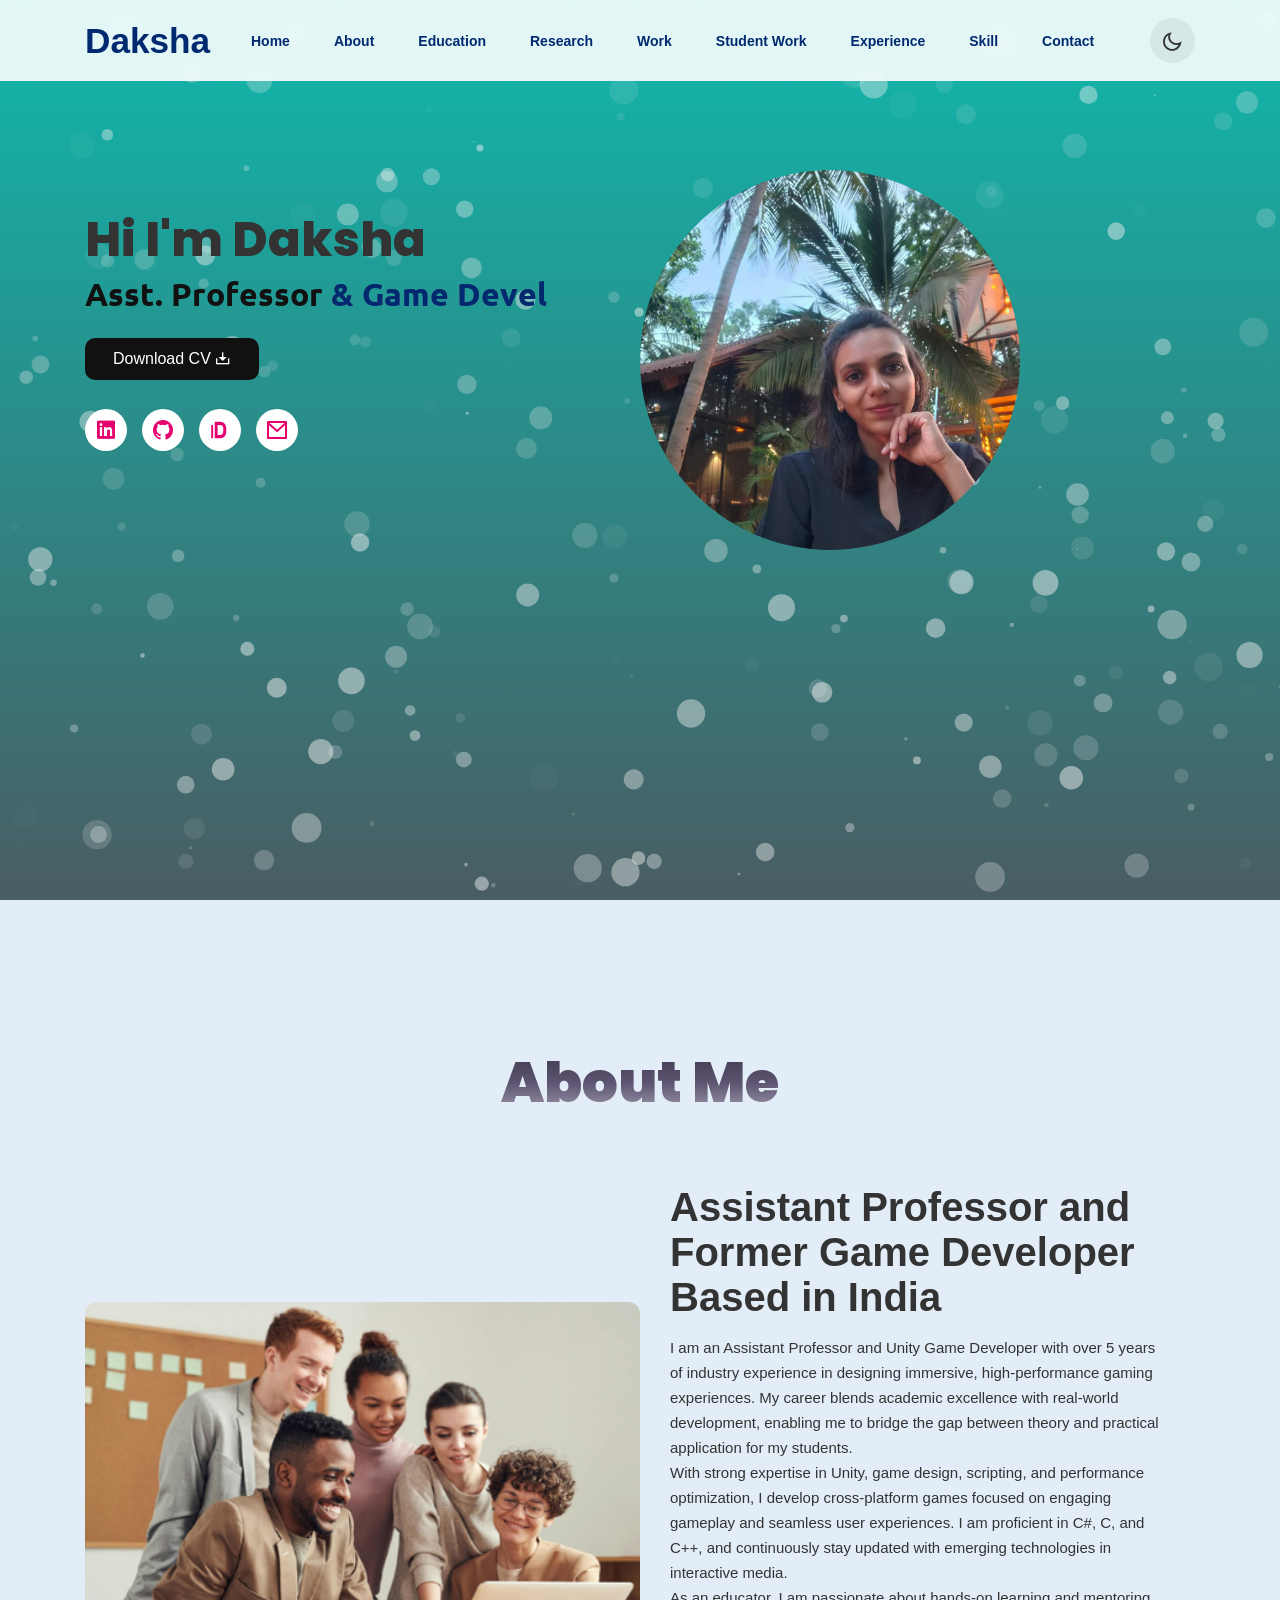
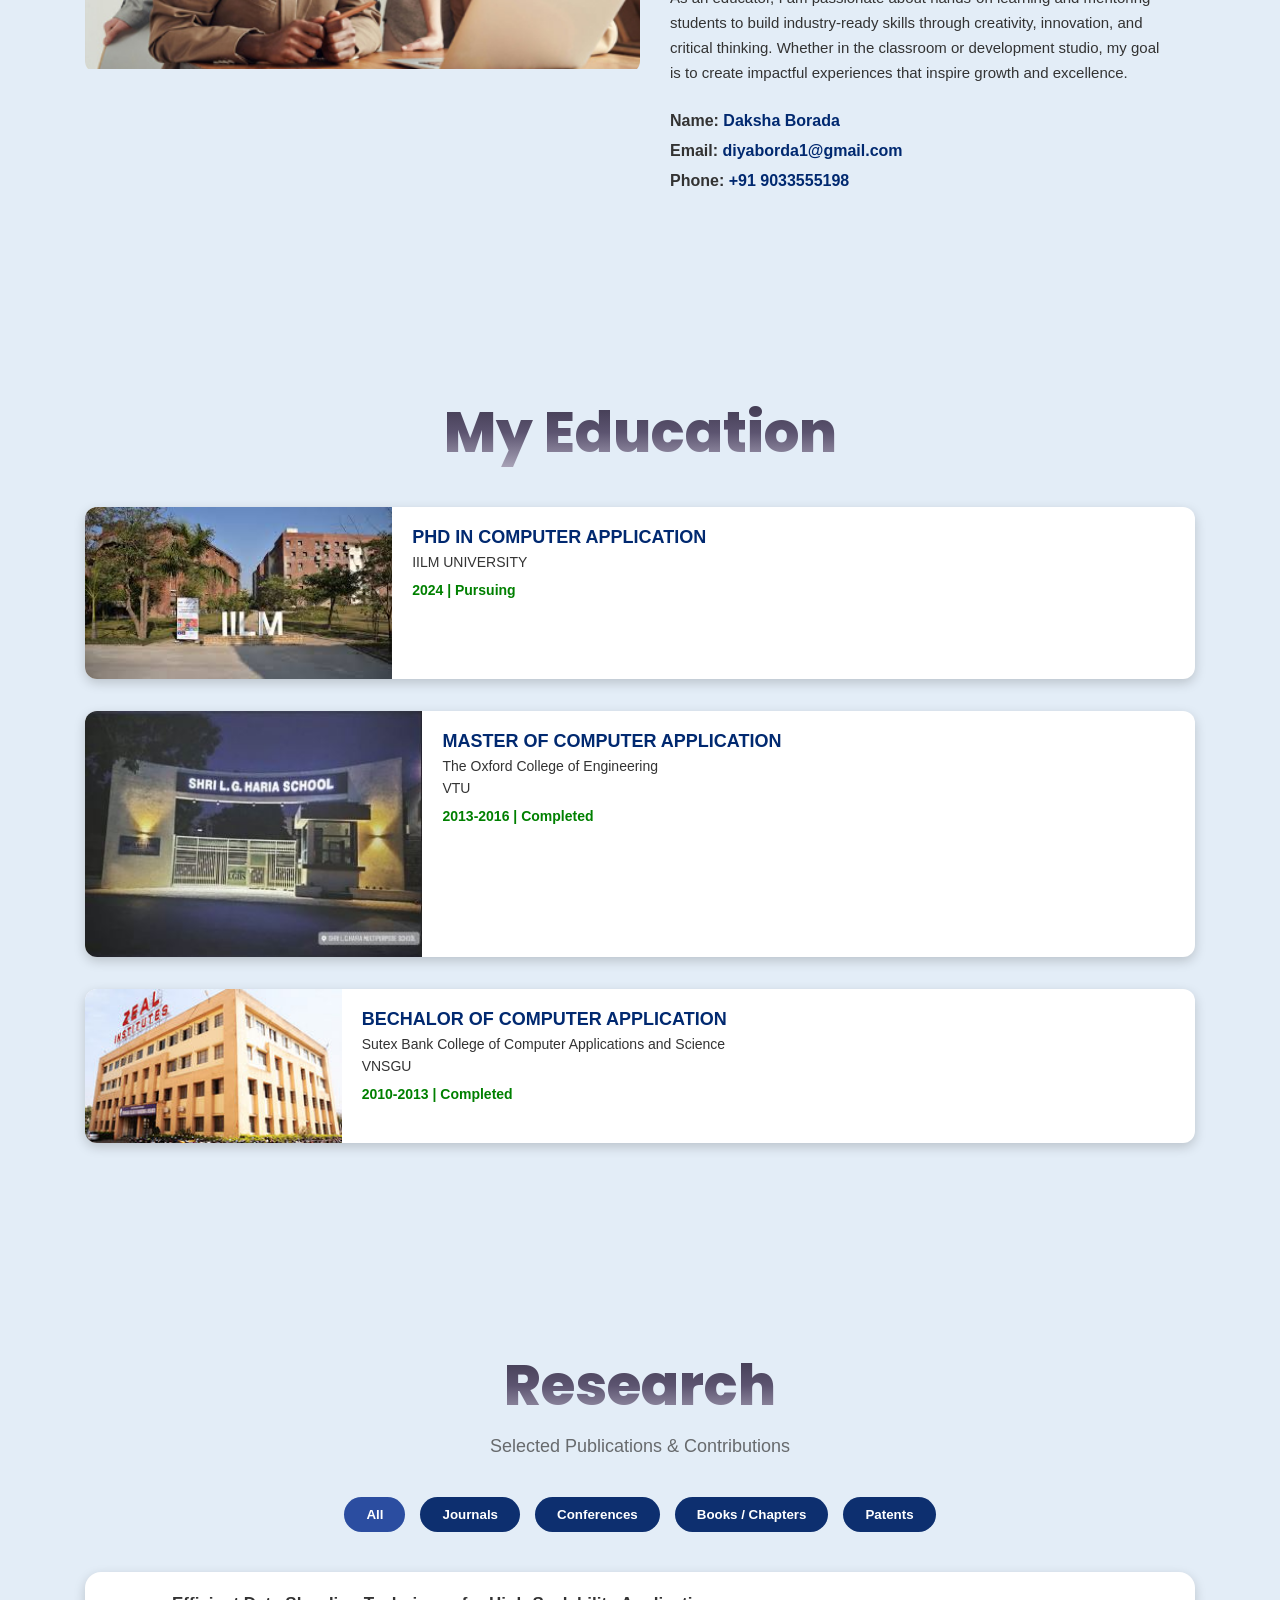
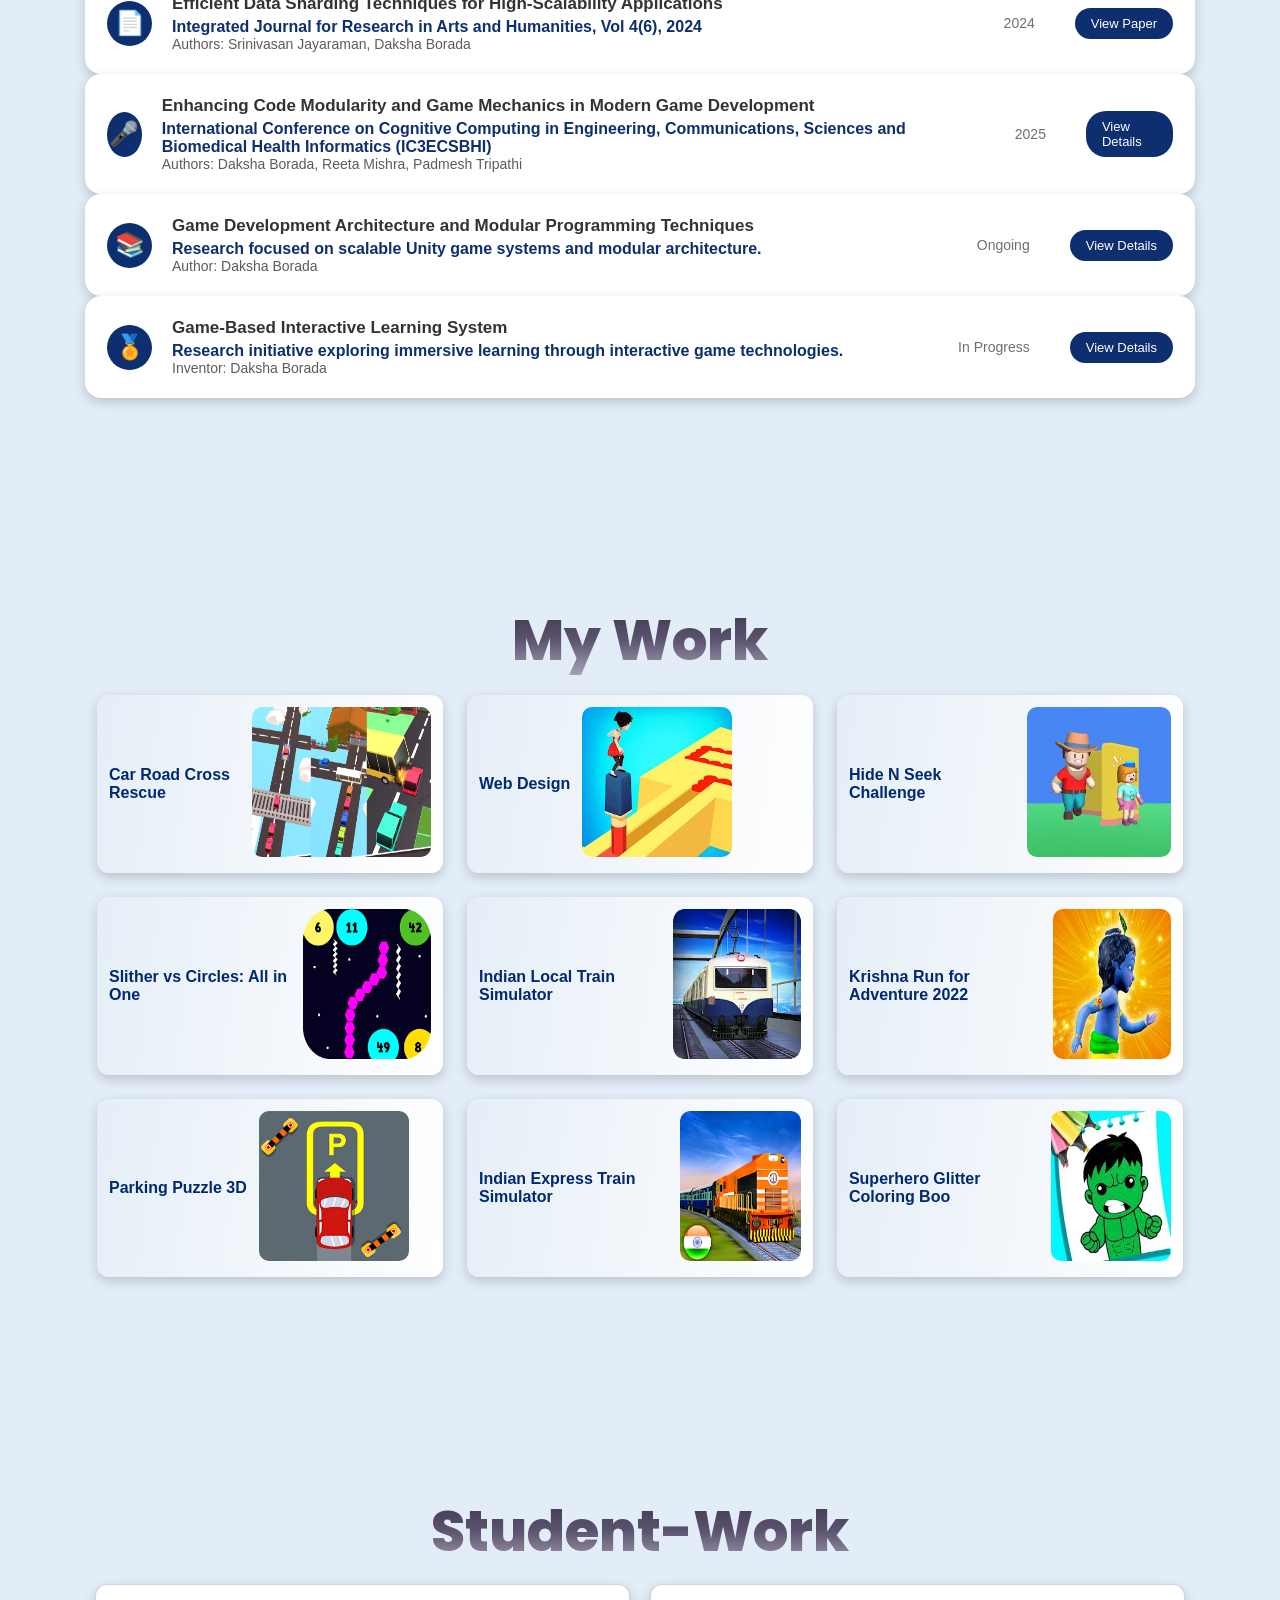
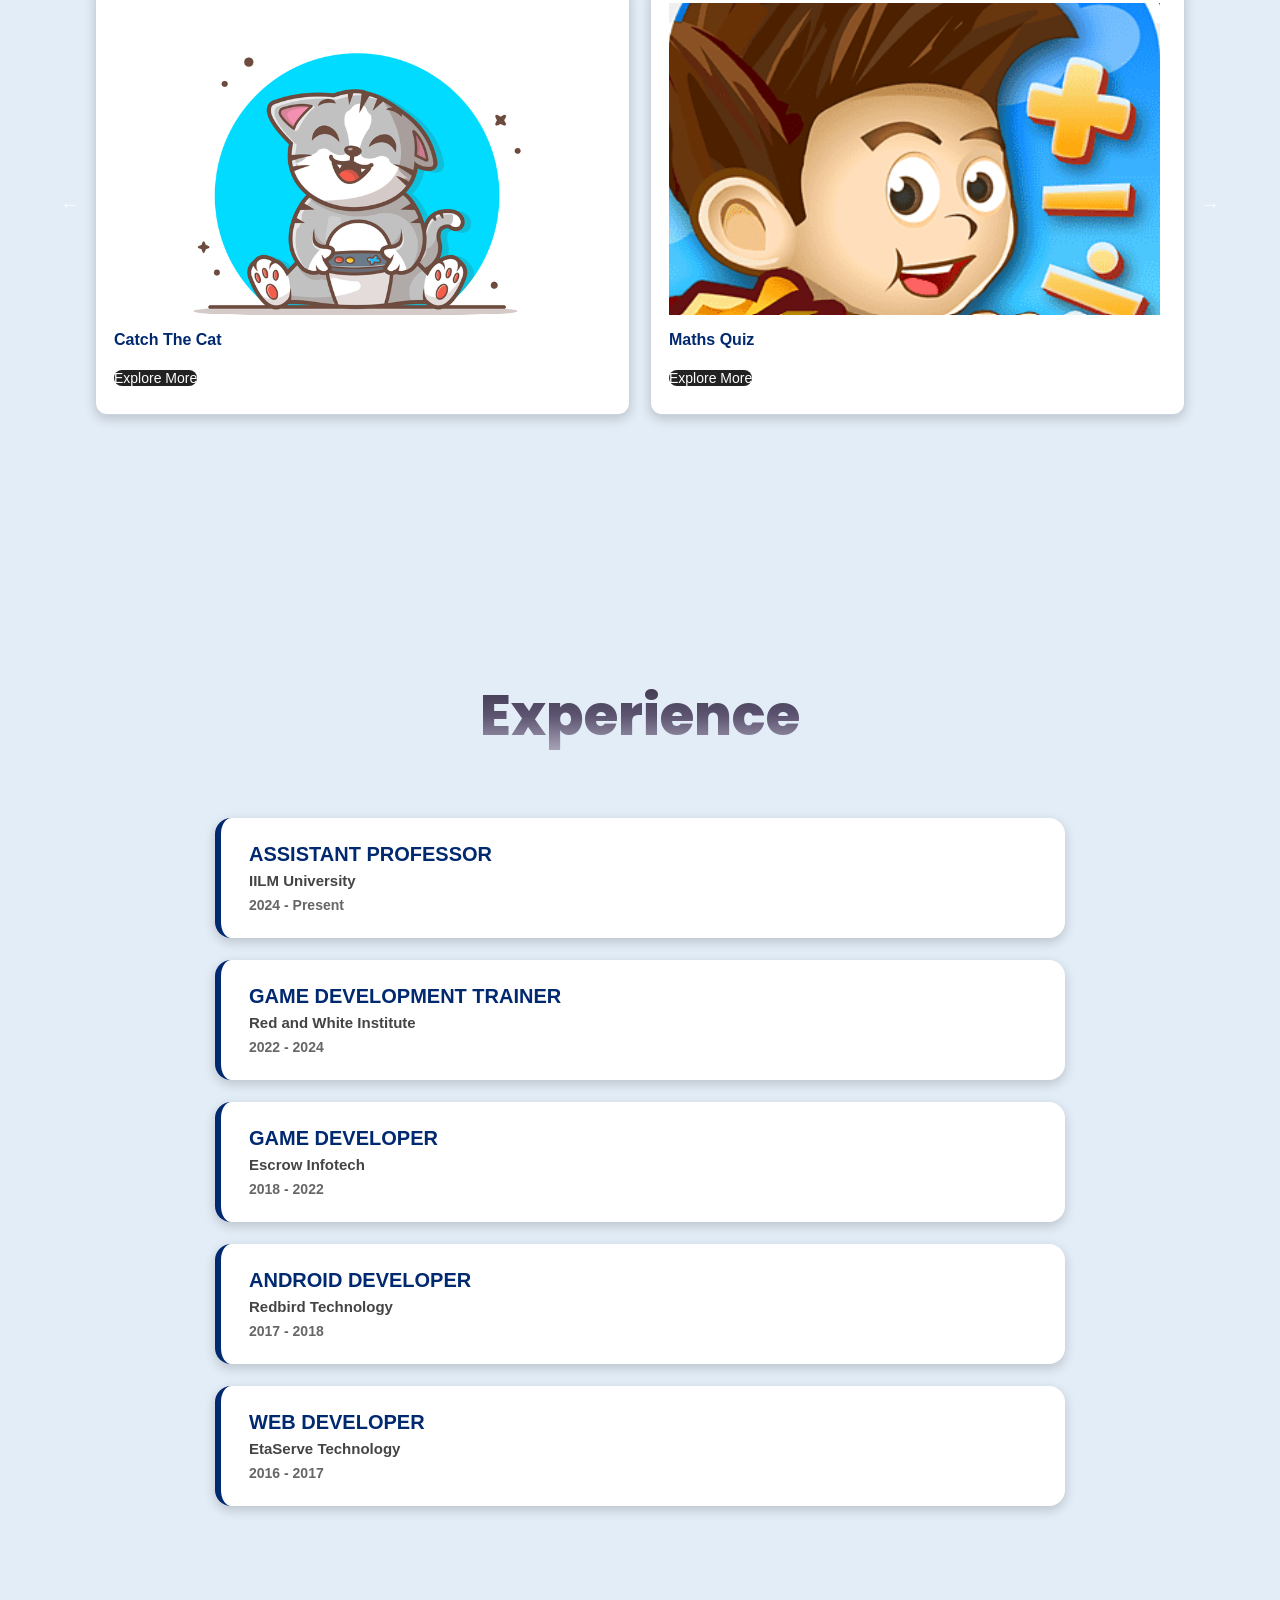
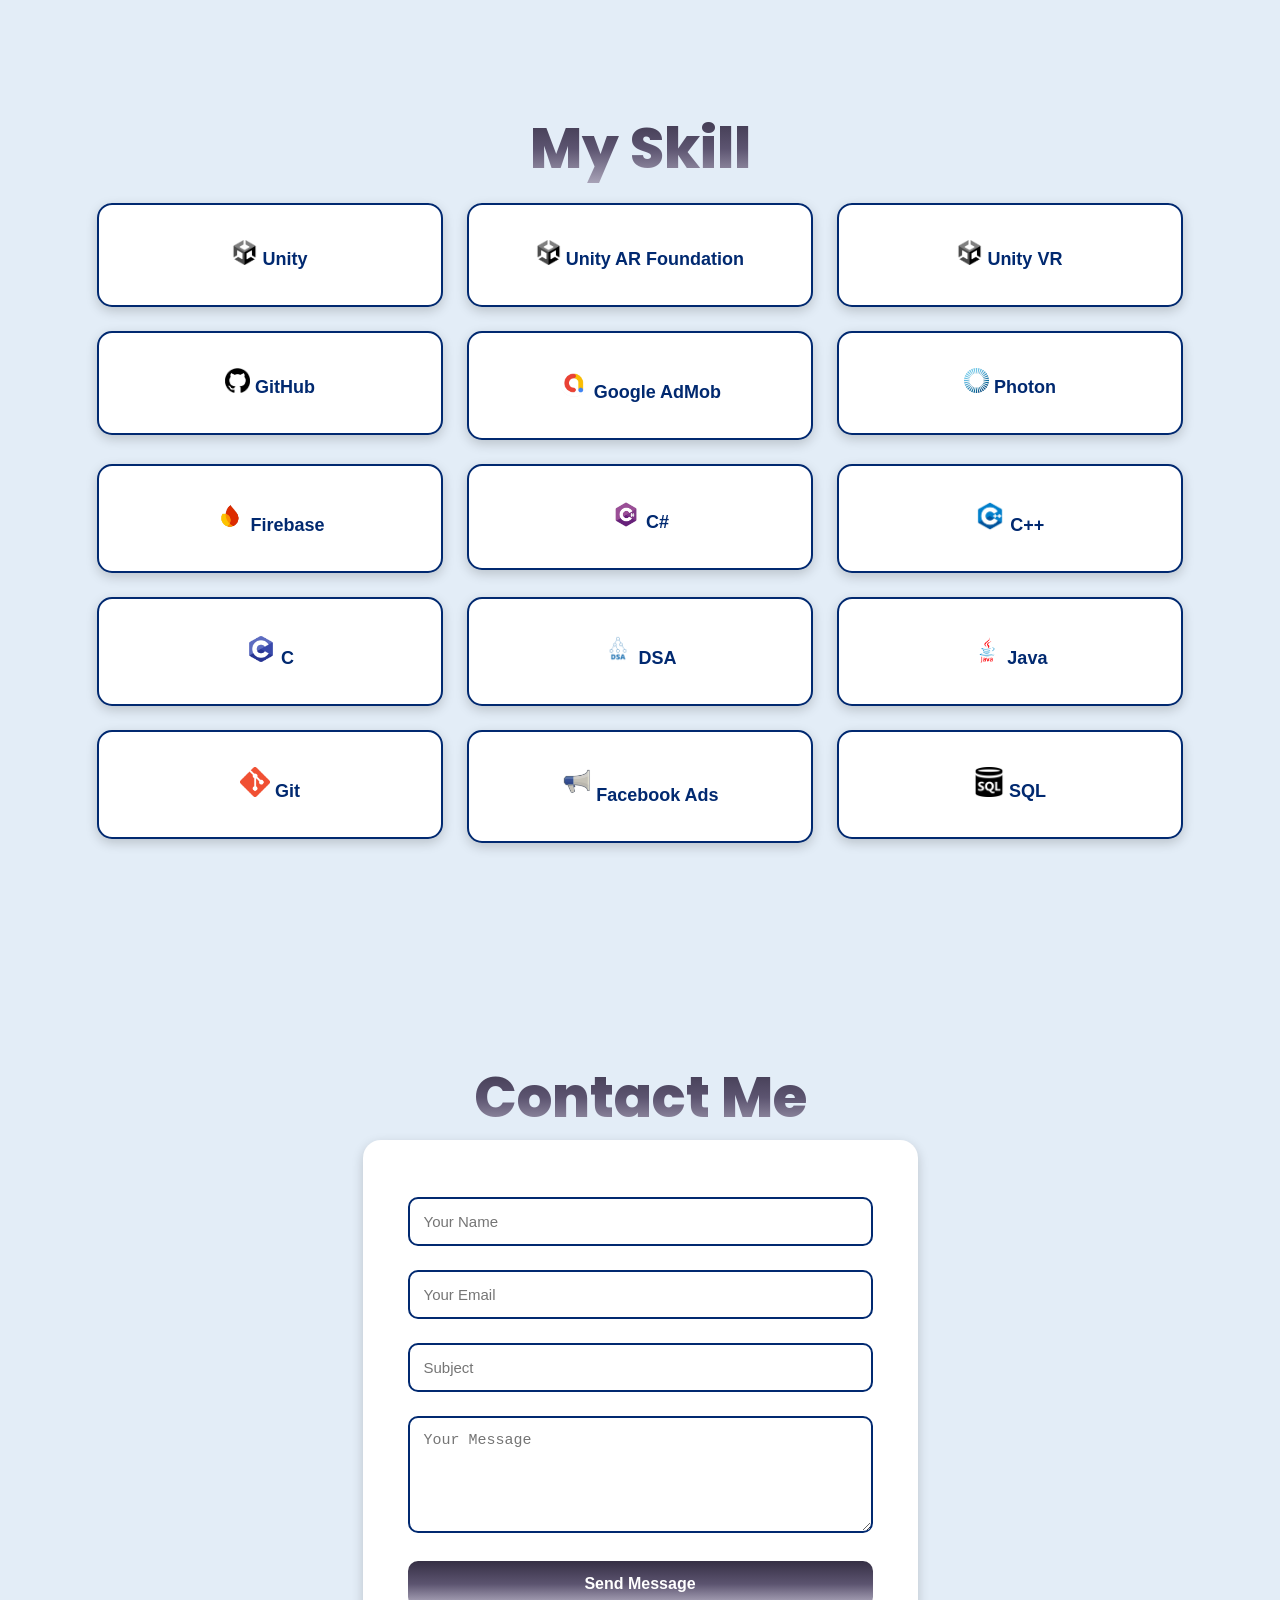
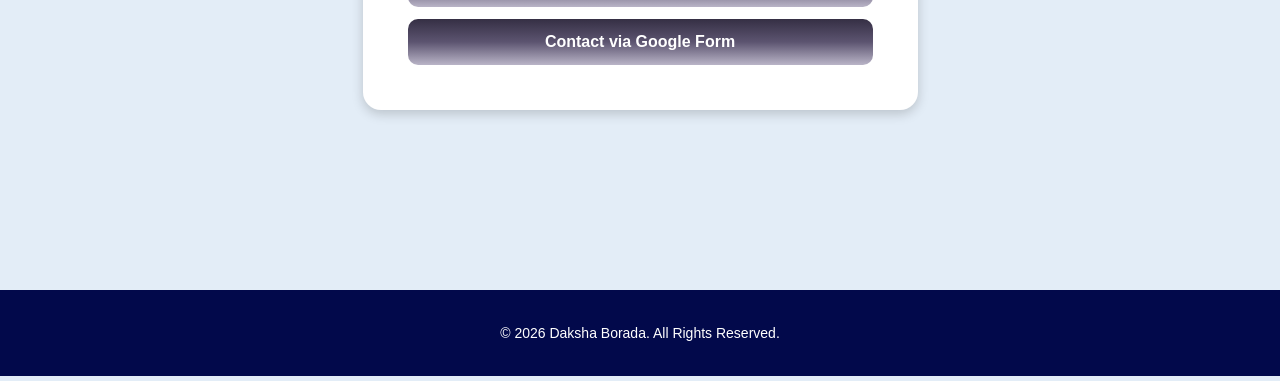
==== index.html @ ad88592c "initial commit successfully submit folder.." ====
<!DOCTYPE html>
<html lang="en">
<head>
    <meta charset="UTF-8">
    <meta name="viewport" content="width=device-width, initial-scale=1.0">
    <title>Portfolio</title>
    <!-- slick-slider -->
    <link rel="stylesheet" href="css/slick.css" type="text/css">
    <link rel="stylesheet" href="css/slick-theme.css" type="text/css">
    <!-- remix -->
    <link rel="stylesheet" href="remix/remixicon.css" type="text/css">
    <!-- font -->
    <link rel="stylesheet" href="fonts/stylesheet.css" type="text/css">
    <!-- Nunito -->
    <link rel="stylesheet" href="fonts/Nunito/stylesheet.css" type="text/css">
    <!-- poppins -->
    <link rel="stylesheet" href="fonts/poppin/stylesheet.css" type="text/css">
    <!-- main-css -->
    <link rel="stylesheet" href="css/style.css" type="text/css">
    <!-- max-css -->
    <link rel="stylesheet" href="css/max.css" type="text/css">
    <link rel="stylesheet" href="https://cdnjs.cloudflare.com/ajax/libs/font-awesome/6.5.0/css/all.min.css">

</head>
    <body>
        
        <!-- header -->

        <header>
            <div class="container">
               <div class="d-flex justify-between align-center">
                    <div class="logo">
                        <a href="javascript:void(0)">Daksha</a>
                    </div>
                    <nav>
                        <ul class="d-flex">
                            <li><a href="#">Home</a></li>
                            <li><a href="#about">About</a></li>
                            <li><a href="#edu">Education</a></li>
                            <li><a href="#research">Research</a></li>
                            <li><a href="#work">Work</a></li>
                            <li><a href="#student">Student Work</a></li>
                            <li><a href="#expert">Experience</a></li>
                            <li><a href="#skill">Skill</a></li>
                            <li><a href="#contact">Contact</a></li>
                        </ul>
                    </nav>
                    <div class="toggle">
                        <a href="javascript:void(0)">
                            <i class="ri-menu-add-line"></i>
                        </a>
                    </div>      
                    <!-- 🌙 Dark Mode Toggle Button -->
                    <div class="dark-toggle" id="themeToggle">
                        <i class="ri-moon-line" id="themeIcon"></i>
                    </div>

                </div>
            </div>
        </header>

        <main>
             
            <!-- banner -->

            <section class="banner py">
                <div class="container">
                    <div class="row justify-center align-center">
                        <div class="w-2 w-md-1">
                            <div class="banner-title">
                                <h1>Hi I'm Daksha</h1>
                                <h2>Asst. Professor<span id="changingText"></span></h2>
                            </div>
                            <div class="btn-box">
                                <a href="https://drive.google.com/file/d/1cKlDHTGby6zbOkFLQ1XgHI06WUrRXlpw/view?" target="_blank">Download CV <i class="ri-download-2-line"></i></a>
                            </div>
                            <div class="social-media">
                                <div class="bg-icon">
                                    <a href=" https://www.linkedin.com/in/daksha-borada-2839037b" target="_blank"><i class="ri-linkedin-box-fill"></i></a>
                                    <span></span>
                                </div>
                                <div class="bg-icon">
                                    <a href="https://github.com/settings/profile" target="_blank"><i class="ri-github-fill"></i></a>
                                    <span></span>
                                </div>
                                <div class="bg-icon">
                                  <a href="https://orcid.org/0009-0005-4785-4032" target="_blank" class="orcid-btn">
                                    <svg class="orcid-svg" viewBox="0 0 24 24">
                                      <path fill="currentColor"
                                        d="M16.96 8.4c-.21-.69-.53-1.3-.97-1.83-.44-.53-1.01-.95-1.7-1.25-.69-.3-1.52-.45-2.49-.45H7.5V19h4.36c.97 0 1.8-.15 2.49-.45.69-.3 1.26-.72 1.7-1.25.44-.53.76-1.14.97-1.83.21-.69.31-1.45.31-2.27v-2.26c0-.82-.1-1.58-.31-2.27ZM14.8 13.2c0 .96-.25 1.7-.74 2.22-.49.52-1.21.78-2.16.78H9.9V7.8h2c.95 0 1.67.26 2.16.78.49.52.74 1.26.74 2.22v2.4ZM6.1 7.8H4.5V19h1.6V7.8Z"/>
                                    </svg>
                                  </a>
                                  <span></span>
                                </div>

                                <div class="bg-icon">
                                    <a href="diyaborda1@gmail.com" target="_blank"><i class="ri-mail-line"></i></a>
                                    <span></span>
                                </div>
                            </div>
                        </div>
                        <div class="w-2 w-md-1">
                            <div class="img-hero">
                                <img src="images/about.jpg" alt="about" width="100%">
                                <div class="rotate-text">
                                    <div class="text">
                                        <p></p>
                                    </div>
                                    <span><i></i></span>
                                </div>
                            </div>
                        </div>
                    </div>
                </div>
                <div id="dots"></div>
            </section>

            <!-- About -->

            <section class="py" id="about">
                <div class="container">
                    <div class="about-title text-center">
                        <h2>About Me</h2>
                    </div>
                    <div class="row justify-center align-center">
                        <div class="w-2 w-lg-1 w-md-1 ">
                            <div class="about-image">
                                <img src="images/about-image.png" alt="about-image" width="100%">
                            </div>
                        </div>
                        <div class="w-2 w-lg-1 w-md-1">
                            <div class="about-content">
                                <h2>Assistant Professor and Former Game Developer Based in India</h2>
                                <p>I am an Assistant Professor and Unity Game Developer with over 5 years of industry experience in designing immersive, 
                                    high-performance gaming experiences. My career blends academic excellence with real-world development, 
                                    enabling me to bridge the gap between theory and practical application for my students.<br>
                                    
                                    With strong expertise in Unity, game design, scripting, and performance optimization, 
                                    I develop cross-platform games focused on engaging gameplay and seamless user experiences. 
                                    I am proficient in C#, C, and C++, and continuously stay updated with emerging technologies in interactive media.<br>

                                    As an educator, I am passionate about hands-on learning and mentoring students to build industry-ready skills 
                                    through creativity, innovation, and critical thinking. Whether in the classroom or development studio, 
                                    my goal is to create impactful experiences that inspire growth and excellence.</p>
                               <div class="d-flex about-item">
                                   
                                    <ul>

                                         <li>Name: <span> Daksha Borada</span></li>
                                         <li>Email: <span> diyaborda1@gmail.com</span></li>
                                         <li>Phone: <span> +91 9033555198</span></li>
                                         <!-- <li>Date of birth:<span>4th,august 1992</span></li> -->
                                         <!-- <li>Address:<span>Surat Gujarat , India</span></li> -->
                                         <!--<li>Zip code:<span>1000</span></li> -->
                                    
                                    </ul>
       
                               </div>
                            </div>
                        </div>
                    </div>
                </div>
            </section>

    <!-- Education -->

            <section class="py education" id="edu">
                <div class="container">
                    <div class="edu-title text-center">
                        <h2>My Education</h2>
                    </div>
                    <div class="box-container">
                        <div class="box">
                            <div class="image">
                                <img draggable="false" src="images/iilm.jpg" alt="PHD_IILM" width="100%">
                            </div>
                            <div class="content">
                                <h3>PHD IN COMPUTER APPLICATION</h3>
                                <p>IILM UNIVERSITY</p>
                                <h4>2024 | Pursuing</h4>
                            </div>
                        </div>
                        <div class="box">
                            <div class="image">
                                <img draggable="false" src="images/school.jpg" alt="school" width="100%">
                            </div>
                            <div class="content">
                                <h3>MASTER OF COMPUTER APPLICATION</h3>
                                <p>The Oxford College of Engineering</p>
                                <p>VTU</p>
                                <h4>2013-2016 | Completed</h4>
                            </div>
                        </div>
                        <div class="box">
                            <div class="image">
                                <img draggable="false" src="images/college.jpg" alt="collage" width="100%">
                            </div>
                            <div class="content">
                                <h3>BECHALOR OF COMPUTER APPLICATION</h3>
                                <p>Sutex Bank College of Computer Applications and Science</p>
                                <p>VNSGU</p>
                                <h4>2010-2013 | Completed</h4>
                            </div>
                        </div>
                    </div>
                </div>
            </section>    

          <!-- Research Section -->
            <section class="py research" id="research">                
                <div class="container">
            
                <div class="research-title text-center">
                  <h2>Research</h2>
                  <p class="research-sub">Selected Publications & Contributions</p>
                </div>
            
                <!-- Filters -->
                <div class="research-filters">
                  <button class="filter-btn active" data-filter="all">All</button>
                  <button class="filter-btn" data-filter="journal">Journals</button>
                  <button class="filter-btn" data-filter="conference">Conferences</button>
                  <button class="filter-btn" data-filter="book">Books / Chapters</button>
                  <button class="filter-btn" data-filter="patent">Patents</button>
                </div>
            
                <!-- Journal Publication -->
                <div class="research-card" data-category="journal">
                
                    <div class="research-icon">📄</div>
                
                    <div class="research-content">
                        <h3>Efficient Data Sharding Techniques for High-Scalability Applications</h3>
                        <p class="research-type">
                            Integrated Journal for Research in Arts and Humanities, Vol 4(6), 2024
                        </p>
                        <p class="research-authors">
                            Authors: Srinivasan Jayaraman, Daksha Borada
                        </p>
                    </div>
                
                    <div class="research-date">2024</div>
                
                    <a href="https://doi.org/10.55544/ijrah.4.6.25" target="_blank" class="research-btn">
                        View Paper
                    </a>
                
                </div>
            
            
                <!-- Conference Publication -->
                <div class="research-card" data-category="conference">
                
                    <div class="research-icon">🎤</div>
                
                    <div class="research-content">
                        <h3>Enhancing Code Modularity and Game Mechanics in Modern Game Development</h3>
                        <p class="research-type">
                            International Conference on Cognitive Computing in Engineering, 
                            Communications, Sciences and Biomedical Health Informatics (IC3ECSBHI)
                        </p>
                        <p class="research-authors">
                            Authors: Daksha Borada, Reeta Mishra, Padmesh Tripathi
                        </p>
                    </div>
                
                    <div class="research-date">2025</div>
                
                    <a href="https://scholar.google.com/citations?user=CDuSHUwAAAAJ" target="_blank" class="research-btn">
                        View Details
                    </a>
                
                </div>
            
            
                <!-- Research Area / Book Chapter -->
                <div class="research-card" data-category="book">
                
                    <div class="research-icon">📚</div>
                
                    <div class="research-content">
                        <h3>Game Development Architecture and Modular Programming Techniques</h3>
                        <p class="research-type">
                            Research focused on scalable Unity game systems and modular architecture.
                        </p>
                        <p class="research-authors">
                            Author: Daksha Borada
                        </p>
                    </div>
                
                    <div class="research-date">Ongoing</div>
                
                    <a href="https://scholar.google.com/citations?user=CDuSHUwAAAAJ" target="_blank" class="research-btn">
                        View Details
                    </a>
                
                </div>
            
            
                <!-- Patent / Innovation -->
                <div class="research-card" data-category="patent">
                
                    <div class="research-icon">🏅</div>
                
                    <div class="research-content">
                        <h3>Game-Based Interactive Learning System</h3>
                        <p class="research-type">
                            Research initiative exploring immersive learning through interactive game technologies.
                        </p>
                        <p class="research-authors">
                            Inventor: Daksha Borada
                        </p>
                    </div>
                
                    <div class="research-date">In Progress</div>
                
                    <a href="https://scholar.google.com/citations?user=CDuSHUwAAAAJ" target="_blank" class="research-btn">
                        View Details
                    </a>
                
                </div>
            
                </div>
            </section>
             
            <!-- Work -->
            <section class="py work" id="work">
                <div class="container">
                    <div class="work-title text-center">
                        <h2>My Work</h2>
                    </div>
                    <div class="row">
                        <div class="w-3 w-md-2 w-xl-1">
                            <div class="work-item d-flex">
                                <div class="work-content">
                                    <h3>Car Road Cross Rescue</h3>
                                </div>
                                <div class="work-img">
                                    <a href="https://play.google.com/store/apps/details?id=happy.car.roadcross.rescue"
                                       target="_blank"><img src="images/8.jpeg" alt="image" width="100%"></a>
                                </div>
                            </div>
                        </div>
                        <div class="w-3 w-md-2 w-xl-1">
                            <div class="work-item d-flex">
                                <div class="work-content">
                                    <h3>Web Design</h3>
                                </div>
                                <div class="work-img">
                                    <a href="https://play.google.com/store/apps/details?id=com.lipstick.rush"
                                       target="_blank"><img src="images/10.jpeg" alt="image" width="100%"></a>
                                </div>
                            </div>
                        </div>
                        <div class="w-3 w-md-2 w-xl-1">
                            <div class="work-item d-flex">
                                <div class="work-content">
                                    <h3>Hide N Seek Challenge</h3>
                                </div>
                                <div class="work-img">
                                    <a href="https://play.google.com/store/apps/details?id=com.hidenseek.challenge"
                                       target="_blank"><img src="images/11.jpeg" alt="image" width="100%"></a>
                                </div>
                            </div>
                        </div>
                        <div class="w-3 w-md-2 w-xl-1">
                            <div class="work-item d-flex">
                                <div class="work-content">
                                    <h3>Slither vs Circles: All in One</h3>
                                </div>
                                <div class="work-img">
                                    <a href="https://play.google.com/store/apps/details?id=jt.slither.blocks"
                                       target="_blank"><img src="images/unnamed.webp" alt="image" width="100%"></a>
                                </div>
                            </div>
                        </div>
                        <div class="w-3 w-md-2 w-xl-1">
                            <div class="work-item d-flex">
                                <div class="work-content">
                                    <h3>Indian Local Train Simulator</h3>
                                </div>
                                <div class="work-img">
                                    <a href="https://play.google.com/store/apps/details?id=kaooi.oaii.indianlocaltraingame"
                                       target="_blank"><img src="images/unnamed (2).webp" alt="image" width="100%"></a>
                                </div>
                            </div>
                        </div>
                        <div class="w-3 w-md-2 w-xl-1">
                            <div class="work-item d-flex">
                                <div class="work-content">
                                    <h3>Krishna Run for Adventure 2022</h3>
                                </div>
                                <div class="work-img">
                                    <a href="https://play.google.com/store/apps/details?id=com.et.krishnarun"
                                       target="_blank"><img src="images/unnamed (1).webp" alt="image" width="100%"></a>
                                </div>
                            </div>
                        </div>
                        <div class="w-3 w-md-2 w-xl-1">
                            <div class="work-item d-flex">
                                <div class="work-content">
                                    <h3>Parking Puzzle 3D</h3>
                                </div>
                                <div class="work-img">
                                    <a href="https://play.google.com/store/apps/details?id=com.beatmaster.parkingpuzzle"
                                       target="_blank"><img src="images/unnamed (3).webp" alt="image" width="100%"></a>
                                </div>
                            </div>
                        </div>
                        <div class="w-3 w-md-2 w-xl-1">
                            <div class="work-item d-flex">
                                <div class="work-content">
                                    <h3>Indian Express Train Simulator</h3>
                                </div>
                                <div class="work-img">
                                    <a href="https://play.google.com/store/apps/details?id=kaooi.oaii.indiantrainwalagame"
                                       target="_blank"><img src="images/unnamed (4).webp" alt="image" width="100%"></a>
                                </div>
                            </div>
                        </div>
                        <div class="w-3 w-md-2 w-xl-1">
                            <div class="work-item d-flex">
                                <div class="work-content">
                                    <h3>Superhero Glitter Coloring Boo</h3>
                                </div>
                                <div class="work-img">
                                    <a href="https://play.google.com/store/apps/details?id=happy.car.roadcross.rescue"
                                       target="_blank"><img src="images/13.jpeg" alt="image" width="100%"></a>
                                </div>
                            </div>
                        </div>
                    </div>
                </div>
            </section>

        <!-- student-work -->
            <section class="py blog" id="student">
                <div class="container">
                    <div class="blog-title text-center">
                        <h2>Student-Work</h2>
                    </div>
                    <div class="autoplay">
                        <!-- 1 -->
                        <div class="w-3 w-md-2">
                            <div class="blog-content">
                                <div class="card-top">
                                    <a href="https://drive.google.com/file/d/1n1Lj17hGyF4qct2EcngUx0-VE5YtWtmx/view?usp=sharing"
                                       target="_blank"><img src="images/14.png" alt="img-14" width="100%" height="98%"></a>
                                </div>
                                <div class="card-info">
                                    <h3>Cube Collect</h3>
                                    <a href="https://drive.google.com/file/d/1n1Lj17hGyF4qct2EcngUx0-VE5YtWtmx/view?usp=sharing"
                                       target="_blank" class="button-86">Explore More</a>
                                </div>
                            </div>
                        </div>
                        <!-- 2 -->
                        <div class="w-3 w-md-2">
                            <div class="blog-content">
                                <div class="card-top">
                                    <a href="https://drive.google.com/file/d/1IXGe7ls1YAJxOMswNgZUU5pDOFwLjuYv/view?usp=sharing"
                                       target="_blank"><img src="images/15.png" alt="img-15" width="100%"></a>
                                </div>
                                <div class="card-info">
                                    <h3>Helix Jump</h3>
                                    <a href="https://drive.google.com/file/d/1n1Lj17hGyF4qct2EcngUx0-VE5YtWtmx/view?usp=sharing"
                                       target="_blank" class="button-86">Explore More</a>
                                </div>
                            </div>
                        </div>
                        <!-- 3 -->
                        <div class="w-3 w-md-2">
                            <div class="blog-content">
                                <div class="card-top">
                                    <a href="https://drive.google.com/file/d/1mGNxfE0b85-ZpSfCw_gAgZZ3viqLQfp6/view?usp=sharing"
                                       target="_blank"><img src="images/16.png" alt="img-16" width="100%"></a>
                                </div>
                                <div class="card-info">
                                    <h3>BallSort</h3>
                                    <a href="https://drive.google.com/file/d/1n1Lj17hGyF4qct2EcngUx0-VE5YtWtmx/view?usp=sharing"
                                       target="_blank" class="button-86">Explore More</a>
                                </div>
                            </div>
                        </div>
                        <!-- 4 -->
                        <div class="w-3 w-md-2">
                            <div class="blog-content">
                                <div class="card-top">
                                    <a href="https://drive.google.com/file/d/1n1Lj17hGyF4qct2EcngUx0-VE5YtWtmx/view?usp=sharing"
                                       target="_blank"><img src="images/17.png" alt="img-17" width="100%"></a>
                                </div>
                                <div class="card-info">
                                    <h3>Catch The Cat</h3>
                                    <a href="https://drive.google.com/file/d/1n1Lj17hGyF4qct2EcngUx0-VE5YtWtmx/view?usp=sharing"
                                       target="_blank" class="button-86">Explore More</a>
                                </div>
                            </div>
                        </div>
                        <!-- 5 -->
                        <div class="w-3 w-md-2">
                            <div class="blog-content">
                                <div class="card-top">
                                    <a href="https://drive.google.com/file/d/1n1Lj17hGyF4qct2EcngUx0-VE5YtWtmx/view?usp=sharing"
                                       target="_blank"><img src="images/18.png" alt="img-18" width="100%"></a>
                                </div>
                                <div class="card-info">
                                    <h3>Maths Quiz</h3>
                                    <a href="https://drive.google.com/file/d/1n1Lj17hGyF4qct2EcngUx0-VE5YtWtmx/view?usp=sharing"
                                       target="_blank" class="button-86">Explore More</a>
                                </div>
                            </div>
                        </div>
                        <!-- 6 -->
                        <div class="w-3 w-md-2">
                            <div class="blog-content">
                                <div class="card-top">
                                    <a href="https://drive.google.com/file/d/1n1Lj17hGyF4qct2EcngUx0-VE5YtWtmx/view?usp=sharing"
                                       target="_blank"><img src="images/19.png" alt="img-19" width="92%"></a>
                                </div>
                                <div class="card-info">
                                    <h3>Quiz Puzzle</h3>
                                    <a href="https://drive.google.com/file/d/1n1Lj17hGyF4qct2EcngUx0-VE5YtWtmx/view?usp=sharing"
                                       target="_blank" class="button-86">Explore More</a>
                                </div>
                            </div>
                        </div>
                        <!-- 7 -->
                        <div class="w-3 w-md-2">
                            <div class="blog-content">
                                <div class="card-top">
                                    <a href="https://drive.google.com/file/d/1n1Lj17hGyF4qct2EcngUx0-VE5YtWtmx/view?usp=sharing"
                                       target="_blank"><img src="images/20.png" alt="img-20" width="98%"></a>
                                </div>
                                <div class="card-info">
                                    <h3>Stack Smash</h3>
                                    <a href="https://drive.google.com/file/d/1n1Lj17hGyF4qct2EcngUx0-VE5YtWtmx/view?usp=sharing"
                                       target="_blank" class="button-86">Explore More</a>
                                </div>
                            </div>
                        </div>
                        <!-- 8 -->
                        <div class="w-3 w-md-2">
                            <div class="blog-content">
                                <div class="card-top">
                                    <a href="https://drive.google.com/file/d/1n1Lj17hGyF4qct2EcngUx0-VE5YtWtmx/view?usp=sharing"
                                       target="_blank"><img src="images/21.png" alt="img-21" width="99%"></a>
                                </div>
                                <div class="card-info">
                                    <h3>Snake Game</h3>
                                    <a href="https://drive.google.com/file/d/1n1Lj17hGyF4qct2EcngUx0-VE5YtWtmx/view?usp=sharing"
                                       target="_blank" class="button-86">Explore More</a>
                                </div>
                            </div>
                        </div>
                        <!-- 9 -->
                        <div class="w-3 w-md-2">
                            <div class="blog-content">
                                <div class="card-top">
                                    <a href="https://drive.google.com/file/d/1n1Lj17hGyF4qct2EcngUx0-VE5YtWtmx/view?usp=sharing"
                                       target="_blank"><img src="images/22.png" alt="img-22" width="100%"></a>
                                </div>
                                <div class="card-info">
                                    <h3>Color Stack</h3>
                                    <a href="https://drive.google.com/file/d/1n1Lj17hGyF4qct2EcngUx0-VE5YtWtmx/view?usp=sharing"
                                       target="_blank" class="button-86">Explore More</a>
                                </div>
                            </div>
                        </div>
                        <!-- 10 -->
                        <div class="w-3 w-md-2">
                            <div class="blog-content">
                                <div class="card-top">
                                    <a href="https://drive.google.com/file/d/1n1Lj17hGyF4qct2EcngUx0-VE5YtWtmx/view?usp=sharing"
                                       target="_blank"><img src="images/23.png" alt="img-23" width="98%"></a>
                                </div>
                                <div class="card-info">
                                    <h3>Brick Breaker</h3>
                                    <a href="https://drive.google.com/file/d/1n1Lj17hGyF4qct2EcngUx0-VE5YtWtmx/view?usp=sharing"
                                       target="_blank" class="button-86">Explore More</a>
                                </div>
                            </div>
                        </div>
                        <!-- 11 -->
                        <div class="w-3 w-md-2">
                            <div class="blog-content">
                                <div class="card-top">
                                    <a href="https://drive.google.com/file/d/1n1Lj17hGyF4qct2EcngUx0-VE5YtWtmx/view?usp=sharing"
                                       target="_blank"><img src="images/24.png" alt="img-24" width="100%"></a>
                                </div>
                                <div class="card-info">
                                    <h3>Tic Tac Toe Multiplayer</h3>
                                    <a href="https://drive.google.com/file/d/1n1Lj17hGyF4qct2EcngUx0-VE5YtWtmx/view?usp=sharing"
                                       target="_blank" class="button-86">Explore More</a>
                                </div>
                            </div>
                        </div>
                        <!-- 12 -->
                        <div class="w-3 w-md-2">
                            <div class="blog-content">
                                <div class="card-top">
                                    <a href="https://drive.google.com/file/d/1n1Lj17hGyF4qct2EcngUx0-VE5YtWtmx/view?usp=sharing"
                                       target="_blank"><img src="images/25.png" alt="img-25" width="99%"></a>
                                </div>
                                <div class="card-info">
                                    <h3>Space Shooter</h3>
                                    <a href="https://drive.google.com/file/d/1n1Lj17hGyF4qct2EcngUx0-VE5YtWtmx/view?usp=sharing"
                                       target="_blank" class="button-86">Explore More</a>
                                </div>
                            </div>
                        </div>
                        <!-- 13 -->
                        <div class="w-3 w-md-2">
                            <div class="blog-content">
                                <div class="card-top">
                                    <a href="https://drive.google.com/file/d/1n1Lj17hGyF4qct2EcngUx0-VE5YtWtmx/view?usp=sharing"
                                       target="_blank"><img src="images/26.jpeg" alt="img-26" width="100%"></a>
                                </div>
                                <div class="card-info">
                                    <h3>Block Jam 3D</h3>
                                    <a href="https://drive.google.com/file/d/1n1Lj17hGyF4qct2EcngUx0-VE5YtWtmx/view?usp=sharing"
                                       target="_blank" class="button-86">Explore More</a>
                                </div>
                            </div>
                        </div>
                        <!-- 14 -->
                        <div class="w-3 w-md-2">
                            <div class="blog-content">
                                <div class="card-top">
                                    <a href="https://drive.google.com/file/d/1n1Lj17hGyF4qct2EcngUx0-VE5YtWtmx/view?usp=sharing"
                                       target="_blank"><img src="images/27.jpeg" alt="img-27" width="100%"></a>
                                </div>
                                <div class="card-info">
                                    <h3>Tall Man Run</h3>
                                    <a href="https://drive.google.com/file/d/1n1Lj17hGyF4qct2EcngUx0-VE5YtWtmx/view?usp=sharing"
                                       target="_blank" class="button-86">Explore More</a>
                                </div>
                            </div>
                        </div>
                        <!-- 15 -->
                        <div class="w-3 w-md-2">
                            <div class="blog-content">
                                <div class="card-top">
                                    <a href="https://drive.google.com/file/d/1n1Lj17hGyF4qct2EcngUx0-VE5YtWtmx/view?usp=sharing"
                                       target="_blank"><img src="images/28.jpg" alt="img-28" width="100%"></a>
                                </div>
                                <div class="card-info">
                                    <h3>Traffic Jam 3D</h3>
                                    <a href="https://drive.google.com/file/d/1n1Lj17hGyF4qct2EcngUx0-VE5YtWtmx/view?usp=sharing"
                                       target="_blank" class="button-86">Explore More</a>
                                </div>
                            </div>
                        </div>
                        <!-- 16 -->
                        <div class="w-3 w-md-2">
                            <div class="blog-content">
                                <div class="card-top">
                                    <a href="https://drive.google.com/file/d/1n1Lj17hGyF4qct2EcngUx0-VE5YtWtmx/view?usp=sharing"
                                       target="_blank"><img src="images/29.jpg" alt="img-29" width="100%"></a>
                                </div>
                                <div class="card-info">
                                    <h3>Join blob 3D</h3>
                                    <a href="https://drive.google.com/file/d/1n1Lj17hGyF4qct2EcngUx0-VE5YtWtmx/view?usp=sharing"
                                       target="_blank" class="button-86">Explore More</a>
                                </div>
                            </div>
                        </div>
                        <!-- 17 -->
                        <div class="w-3 w-md-2">
                            <div class="blog-content">
                                <div class="card-top">
                                    <a href="https://drive.google.com/file/d/1n1Lj17hGyF4qct2EcngUx0-VE5YtWtmx/view?usp=sharing"
                                       target="_blank"><img src="images/30.jpg" alt="img-30" width="100%"></a>
                                </div>
                                <div class="card-info">
                                    <h3>HillClimb</h3>
                                    <a href="https://drive.google.com/file/d/1n1Lj17hGyF4qct2EcngUx0-VE5YtWtmx/view?usp=sharing"
                                       target="_blank" class="button-86">Explore More</a>
                                </div>
                            </div>
                        </div>
                        <!-- 18 -->
                        <div class="w-3 w-md-2">
                            <div class="blog-content">
                                <div class="card-top">
                                    <a href="https://drive.google.com/file/d/1n1Lj17hGyF4qct2EcngUx0-VE5YtWtmx/view?usp=sharing"
                                       target="_blank"><img src="images/311.jpg" alt="img-311" width="100%"></a>
                                </div>
                                <div class="card-info">
                                    <h3>OnnetConnection</h3>
                                    <a href="https://drive.google.com/file/d/1n1Lj17hGyF4qct2EcngUx0-VE5YtWtmx/view?usp=sharing"
                                       target="_blank" class="button-86">Explore More</a>
                                </div>
                            </div>
                        </div>
                        <!-- 19 -->
                        <div class="w-3 w-md-2">
                            <div class="blog-content">
                                <div class="card-top">
                                    <a href="https://drive.google.com/file/d/1n1Lj17hGyF4qct2EcngUx0-VE5YtWtmx/view?usp=sharing"
                                       target="_blank"><img src="images/322.jpg" alt="img-322" width="100%"></a>
                                </div>
                                <div class="card-info">
                                    <h3>Stack Desh</h3>
                                    <a href="https://drive.google.com/file/d/1n1Lj17hGyF4qct2EcngUx0-VE5YtWtmx/view?usp=sharing"
                                       target="_blank" class="button-86">Explore More</a>
                                </div>
                            </div>
                        </div>
                    </div>
                </div>
            </section>

        <!-- EXPERIENCE -->

            <section class="py experience" id="expert">
              <div class="container">
            
                <div class="passion-title text-center">
                  <h2>Experience</h2>
                </div>
            
                <div class="experience-list">
                
                  <div class="exp-card">
                    <h3>ASSISTANT PROFESSOR</h3>
                    <span>IILM University</span>
                    <p>2024 - Present</p>
                  </div>
              
                  <div class="exp-card">
                    <h3>GAME DEVELOPMENT TRAINER</h3>
                    <span>Red and White Institute</span>
                    <p>2022 - 2024</p>
                  </div>
              
                  <div class="exp-card">
                    <h3>GAME DEVELOPER</h3>
                    <span>Escrow Infotech</span>
                    <p>2018 - 2022</p>
                  </div>
                  
                  <div class="exp-card">
                    <h3>ANDROID DEVELOPER</h3>
                    <span>Redbird Technology</span>
                    <p>2017 - 2018</p>
                  </div>
                  
                  <div class="exp-card">
                    <h3>WEB DEVELOPER</h3>
                    <span>EtaServe Technology</span>
                    <p>2016 - 2017</p>
                  </div>
              
                </div>
              </div>
            </section>
                                        
        <!-- skill -->

            <section class="py" id="skill">
                <div class="skill-title text-center">
                    <h2>My Skill</h2>
                </div>
            
                <div class="talent">
                    <div class="container">
                        <div class="row">
                        
                            <div class="w-3 w-md-2 w-xl-3">
                                <div class="skill-content">
                                    <div class="skill-logo">
                                        <span><img src="images/image2.png" width="25"> Unity</span>
                                    </div>
                                </div>
                            </div>
                        
                            <div class="w-3 w-md-2 w-xl-3">
                                <div class="skill-content">
                                    <div class="skill-logo">
                                        <span><img src="images/image2.png" width="25"> Unity AR Foundation</span>
                                    </div>
                                </div>
                            </div>
                        
                            <div class="w-3 w-md-2 w-xl-3">
                                <div class="skill-content">
                                    <div class="skill-logo">
                                        <span><img src="images/image2.png" width="25"> Unity VR</span>
                                    </div>
                                </div>
                            </div>
                        
                            <div class="w-3 w-md-2 w-xl-3">
                                <div class="skill-content">
                                    <div class="skill-logo">
                                        <span><img src="images/images5.png" width="25"> GitHub</span>
                                    </div>
                                </div>
                            </div>
                        
                            <div class="w-3 w-md-2 w-xl-3">
                                <div class="skill-content">
                                    <div class="skill-logo">
                                        <span><img src="images/images7.png" width="30"> Google AdMob</span>
                                    </div>
                                </div>
                            </div>
                        
                            <div class="w-3 w-md-2 w-xl-3">
                                <div class="skill-content">
                                    <div class="skill-logo">
                                        <span><img src="images/photon2.png" width="25"> Photon</span>
                                    </div>
                                </div>
                            </div>
                        
                            <div class="w-3 w-md-2 w-xl-3">
                                <div class="skill-content">
                                    <div class="skill-logo">
                                        <span><img src="images/firebase2.png" width="30"> Firebase</span>
                                    </div>
                                </div>
                            </div>
                        
                            <div class="w-3 w-md-2 w-xl-3">
                                <div class="skill-content">
                                    <div class="skill-logo">
                                        <span><img src="images/images10-removebg-preview.png" width="30"> C#</span>
                                    </div>
                                </div>
                            </div>
                        
                            <div class="w-3 w-md-2 w-xl-3">
                                <div class="skill-content">
                                    <div class="skill-logo">
                                        <span><img src="images/c+++-removebg-preview.png" width="30"> C++</span>
                                    </div>
                                </div>
                            </div>
                        
                            <div class="w-3 w-md-2 w-xl-3">
                                <div class="skill-content">
                                    <div class="skill-logo">
                                        <span><img src="images/c.png" width="30"> C</span>
                                    </div>
                                </div>
                            </div>
                        
                            <div class="w-3 w-md-2 w-xl-3">
                                <div class="skill-content">
                                    <div class="skill-logo">
                                        <span><img src="images/DSA.png" width="30"> DSA</span>
                                    </div>
                                </div>
                            </div>
                        
                            <div class="w-3 w-md-2 w-xl-3">
                                <div class="skill-content">
                                    <div class="skill-logo">
                                        <span><img src="images/JAVA.png" width="30"> Java</span>
                                    </div>
                                </div>
                            </div>
                        
                            <div class="w-3 w-md-2 w-xl-3">
                                <div class="skill-content">
                                    <div class="skill-logo">
                                        <span><img src="images/GIT_0.png" width="30"> Git</span>
                                    </div>
                                </div>
                            </div>
                        
                            <div class="w-3 w-md-2 w-xl-3">
                                <div class="skill-content">
                                    <div class="skill-logo">
                                        <span><img src="images/facebook-ad.png" width="30"> Facebook Ads</span>
                                    </div>
                                </div>
                            </div>
                        
                            <div class="w-3 w-md-2 w-xl-3">
                                <div class="skill-content">
                                    <div class="skill-logo">
                                        <span><img src="images/sql.png" width="30"> SQL</span>
                                    </div>
                                </div>
                            </div>
                        
                        </div>
                    </div>
                </div>
            </section>

        <!-- Contact -->

            <section class="py contact" id="contact">
                <div class="container">
                    <div class="contact-title text-center">
                        <h2>Contact Me</h2>
                    </div>
                
                    <div class="row justify-center">
                        <div class="w-2 w-md-1">
                            <div class="contact-box">
                                                         
                                <form class="contact-form">
                                    <input type="text" placeholder="Your Name" required>
                                    <input type="email" placeholder="Your Email" required>
                                    <input type="text" placeholder="Subject">
                                    <textarea placeholder="Your Message" rows="5" required></textarea>
                                    <button type="submit">Send Message</button>
                                    <button type="button" onclick="window.open('https://docs.google.com/forms/d/e/1FAIpQLSe1zNFPm_123KmMBl2apcOWBmt1VqPafF7_KR4mU6cCqB6fmg/viewform', '_blank')">
                                        Contact via Google Form
                                    </button>
                                </form>
                            
                            </div>
                        </div>
                    </div>
                </div>
            </section>
         <!-- Footer -->
            <footer class="site-footer">
                <div class="container">
                    <div class="footer-content">
                        <p>© 2026 Daksha Borada. All Rights Reserved.</p>
                    </div>
                </div>
            </footer>                                      
                                       
</main>
        
        <!-- jQuery -->
        <script src="js/jquery.min.js"></script>

        <!-- Slick Slider -->
        <script src="js/slick.js"></script>

        <!-- Particles Library -->
        <script src="js/particles.min.js"></script>

        <!-- Main Custom Script -->
        <script src="js/main.js"></script>

    </body>
</html>
---- fonts/stylesheet.css ----
@font-face {
    font-family: 'Ubuntu';
    src: url('Ubuntu-Italic.woff2') format('woff2'),
        url('Ubuntu-Italic.woff') format('woff');
    font-weight: normal;
    font-style: italic;
    font-display: swap;
}

@font-face {
    font-family: 'Ubuntu';
    src: url('Ubuntu-BoldItalic.woff2') format('woff2'),
        url('Ubuntu-BoldItalic.woff') format('woff');
    font-weight: bold;
    font-style: italic;
    font-display: swap;
}

@font-face {
    font-family: 'Ubuntu';
    src: url('Ubuntu-Bold.woff2') format('woff2'),
        url('Ubuntu-Bold.woff') format('woff');
    font-weight: bold;
    font-style: normal;
    font-display: swap;
}

@font-face {
    font-family: 'Ubuntu';
    src: url('Ubuntu-Light.woff2') format('woff2'),
        url('Ubuntu-Light.woff') format('woff');
    font-weight: 300;
    font-style: normal;
    font-display: swap;
}

@font-face {
    font-family: 'Ubuntu';
    src: url('Ubuntu-LightItalic.woff2') format('woff2'),
        url('Ubuntu-LightItalic.woff') format('woff');
    font-weight: 300;
    font-style: italic;
    font-display: swap;
}

@font-face {
    font-family: 'Ubuntu';
    src: url('Ubuntu-Regular.woff2') format('woff2'),
        url('Ubuntu-Regular.woff') format('woff');
    font-weight: normal;
    font-style: normal;
    font-display: swap;
}

@font-face {
    font-family: 'Ubuntu';
    src: url('Ubuntu-Medium.woff2') format('woff2'),
        url('Ubuntu-Medium.woff') format('woff');
    font-weight: 500;
    font-style: normal;
    font-display: swap;
}

@font-face {
    font-family: 'Ubuntu';
    src: url('Ubuntu-MediumItalic.woff2') format('woff2'),
        url('Ubuntu-MediumItalic.woff') format('woff');
    font-weight: 500;
    font-style: italic;
    font-display: swap;
}
---- fonts/Nunito/stylesheet.css ----
@font-face {
    font-family: 'Nunito Sans 7pt Condensed';
    src: url('NunitoSans7ptCondensed-ExtraLightItalic.woff2') format('woff2'),
        url('NunitoSans7ptCondensed-ExtraLightItalic.woff') format('woff');
    font-weight: 200;
    font-style: italic;
    font-display: swap;
}

@font-face {
    font-family: 'Nunito Sans 7pt Condensed';
    src: url('NunitoSans7ptCondensed-BlackItalic.woff2') format('woff2'),
        url('NunitoSans7ptCondensed-BlackItalic.woff') format('woff');
    font-weight: 900;
    font-style: italic;
    font-display: swap;
}

@font-face {
    font-family: 'Nunito Sans 7pt Condensed';
    src: url('NunitoSans7ptCondensed-Black.woff2') format('woff2'),
        url('NunitoSans7ptCondensed-Black.woff') format('woff');
    font-weight: 900;
    font-style: normal;
    font-display: swap;
}

@font-face {
    font-family: 'Nunito Sans 7pt Condensed';
    src: url('NunitoSans7ptCondensed-BoldItalic.woff2') format('woff2'),
        url('NunitoSans7ptCondensed-BoldItalic.woff') format('woff');
    font-weight: bold;
    font-style: italic;
    font-display: swap;
}

@font-face {
    font-family: 'Nunito Sans 7pt Condensed';
    src: url('NunitoSans7ptCondensed-Bold.woff2') format('woff2'),
        url('NunitoSans7ptCondensed-Bold.woff') format('woff');
    font-weight: bold;
    font-style: normal;
    font-display: swap;
}

@font-face {
    font-family: 'Nunito Sans 7pt Condensed';
    src: url('NunitoSans7ptCondensed-Italic.woff2') format('woff2'),
        url('NunitoSans7ptCondensed-Italic.woff') format('woff');
    font-weight: normal;
    font-style: italic;
    font-display: swap;
}

@font-face {
    font-family: 'Nunito Sans 7pt Condensed';
    src: url('NunitoSans7ptCondensed-ExtraBoldItalic.woff2') format('woff2'),
        url('NunitoSans7ptCondensed-ExtraBoldItalic.woff') format('woff');
    font-weight: bold;
    font-style: italic;
    font-display: swap;
}

@font-face {
    font-family: 'Nunito Sans 7pt Condensed';
    src: url('NunitoSans7ptCondensed-ExtraLight.woff2') format('woff2'),
        url('NunitoSans7ptCondensed-ExtraLight.woff') format('woff');
    font-weight: 200;
    font-style: normal;
    font-display: swap;
}

@font-face {
    font-family: 'Nunito Sans 7pt Condensed';
    src: url('NunitoSans7ptCondensed-ExtraBold.woff2') format('woff2'),
        url('NunitoSans7ptCondensed-ExtraBold.woff') format('woff');
    font-weight: bold;
    font-style: normal;
    font-display: swap;
}

@font-face {
    font-family: 'Nunito Sans 7pt Condensed';
    src: url('NunitoSans7ptCondensed-Light.woff2') format('woff2'),
        url('NunitoSans7ptCondensed-Light.woff') format('woff');
    font-weight: 300;
    font-style: normal;
    font-display: swap;
}

@font-face {
    font-family: 'Nunito Sans 7pt Condensed';
    src: url('NunitoSans7ptCondensed-MediumItalic.woff2') format('woff2'),
        url('NunitoSans7ptCondensed-MediumItalic.woff') format('woff');
    font-weight: 500;
    font-style: italic;
    font-display: swap;
}

@font-face {
    font-family: 'Nunito Sans 7pt Condensed';
    src: url('NunitoSans7ptCondensed-SemiBoldItalic.woff2') format('woff2'),
        url('NunitoSans7ptCondensed-SemiBoldItalic.woff') format('woff');
    font-weight: 600;
    font-style: italic;
    font-display: swap;
}

@font-face {
    font-family: 'Nunito Sans 7pt Condensed';
    src: url('NunitoSans7ptCondensed-Medium.woff2') format('woff2'),
        url('NunitoSans7ptCondensed-Medium.woff') format('woff');
    font-weight: 500;
    font-style: normal;
    font-display: swap;
}

@font-face {
    font-family: 'Nunito Sans 7pt Condensed';
    src: url('NunitoSans7ptCondensed-Regular.woff2') format('woff2'),
        url('NunitoSans7ptCondensed-Regular.woff') format('woff');
    font-weight: normal;
    font-style: normal;
    font-display: swap;
}

@font-face {
    font-family: 'Nunito Sans 7pt Condensed';
    src: url('NunitoSans7ptCondensed-LightItalic.woff2') format('woff2'),
        url('NunitoSans7ptCondensed-LightItalic.woff') format('woff');
    font-weight: 300;
    font-style: italic;
    font-display: swap;
}

@font-face {
    font-family: 'Nunito Sans 7pt Condensed';
    src: url('NunitoSans7ptCondensed-SemiBold.woff2') format('woff2'),
        url('NunitoSans7ptCondensed-SemiBold.woff') format('woff');
    font-weight: 600;
    font-style: normal;
    font-display: swap;
}

@font-face {
    font-family: 'Nunito Sans 7pt Expanded';
    src: url('NunitoSans7ptExpanded-BoldItalic.woff2') format('woff2'),
        url('NunitoSans7ptExpanded-BoldItalic.woff') format('woff');
    font-weight: bold;
    font-style: italic;
    font-display: swap;
}

@font-face {
    font-family: 'Nunito Sans 7pt Expanded';
    src: url('NunitoSans7ptExpanded-ExtraLight.woff2') format('woff2'),
        url('NunitoSans7ptExpanded-ExtraLight.woff') format('woff');
    font-weight: 200;
    font-style: normal;
    font-display: swap;
}

@font-face {
    font-family: 'Nunito Sans 7pt Expanded';
    src: url('NunitoSans7ptExpanded-Italic.woff2') format('woff2'),
        url('NunitoSans7ptExpanded-Italic.woff') format('woff');
    font-weight: normal;
    font-style: italic;
    font-display: swap;
}

@font-face {
    font-family: 'Nunito Sans 7pt Expanded';
    src: url('NunitoSans7ptExpanded-ExtraBoldItalic.woff2') format('woff2'),
        url('NunitoSans7ptExpanded-ExtraBoldItalic.woff') format('woff');
    font-weight: bold;
    font-style: italic;
    font-display: swap;
}

@font-face {
    font-family: 'Nunito Sans 7pt Expanded';
    src: url('NunitoSans7ptExpanded-ExtraLightItalic.woff2') format('woff2'),
        url('NunitoSans7ptExpanded-ExtraLightItalic.woff') format('woff');
    font-weight: 200;
    font-style: italic;
    font-display: swap;
}

@font-face {
    font-family: 'Nunito Sans 7pt Expanded';
    src: url('NunitoSans7ptExpanded-BlackItalic.woff2') format('woff2'),
        url('NunitoSans7ptExpanded-BlackItalic.woff') format('woff');
    font-weight: 900;
    font-style: italic;
    font-display: swap;
}

@font-face {
    font-family: 'Nunito Sans 7pt Expanded';
    src: url('NunitoSans7ptExpanded-ExtraBold.woff2') format('woff2'),
        url('NunitoSans7ptExpanded-ExtraBold.woff') format('woff');
    font-weight: bold;
    font-style: normal;
    font-display: swap;
}

@font-face {
    font-family: 'Nunito Sans 7pt Expanded';
    src: url('NunitoSans7ptExpanded-Black.woff2') format('woff2'),
        url('NunitoSans7ptExpanded-Black.woff') format('woff');
    font-weight: 900;
    font-style: normal;
    font-display: swap;
}

@font-face {
    font-family: 'Nunito Sans 7pt Expanded';
    src: url('NunitoSans7ptExpanded-Bold.woff2') format('woff2'),
        url('NunitoSans7ptExpanded-Bold.woff') format('woff');
    font-weight: bold;
    font-style: normal;
    font-display: swap;
}

@font-face {
    font-family: 'Nunito Sans 7pt Expanded';
    src: url('NunitoSans7ptExpanded-Medium.woff2') format('woff2'),
        url('NunitoSans7ptExpanded-Medium.woff') format('woff');
    font-weight: 500;
    font-style: normal;
    font-display: swap;
}

@font-face {
    font-family: 'Nunito Sans 7pt Expanded';
    src: url('NunitoSans7ptExpanded-LightItalic.woff2') format('woff2'),
        url('NunitoSans7ptExpanded-LightItalic.woff') format('woff');
    font-weight: 300;
    font-style: italic;
    font-display: swap;
}

@font-face {
    font-family: 'Nunito Sans 7pt Expanded';
    src: url('NunitoSans7ptExpanded-Light.woff2') format('woff2'),
        url('NunitoSans7ptExpanded-Light.woff') format('woff');
    font-weight: 300;
    font-style: normal;
    font-display: swap;
}

@font-face {
    font-family: 'Nunito Sans 7pt Expanded';
    src: url('NunitoSans7ptExpanded-Regular.woff2') format('woff2'),
        url('NunitoSans7ptExpanded-Regular.woff') format('woff');
    font-weight: normal;
    font-style: normal;
    font-display: swap;
}

@font-face {
    font-family: 'Nunito Sans 7pt Expanded';
    src: url('NunitoSans7ptExpanded-MediumItalic.woff2') format('woff2'),
        url('NunitoSans7ptExpanded-MediumItalic.woff') format('woff');
    font-weight: 500;
    font-style: italic;
    font-display: swap;
}
---- fonts/poppin/stylesheet.css ----
@font-face {
    font-family: 'Poppins';
    src: url('Poppins-Bold.woff2') format('woff2'),
        url('Poppins-Bold.woff') format('woff');
    font-weight: bold;
    font-style: normal;
    font-display: swap;
}

@font-face {
    font-family: 'Poppins';
    src: url('Poppins-BlackItalic.woff2') format('woff2'),
        url('Poppins-BlackItalic.woff') format('woff');
    font-weight: 900;
    font-style: italic;
    font-display: swap;
}

@font-face {
    font-family: 'Poppins';
    src: url('Poppins-Black.woff2') format('woff2'),
        url('Poppins-Black.woff') format('woff');
    font-weight: 900;
    font-style: normal;
    font-display: swap;
}

@font-face {
    font-family: 'Poppins';
    src: url('Poppins-ExtraBold.woff2') format('woff2'),
        url('Poppins-ExtraBold.woff') format('woff');
    font-weight: bold;
    font-style: normal;
    font-display: swap;
}

@font-face {
    font-family: 'Poppins';
    src: url('Poppins-ExtraBoldItalic.woff2') format('woff2'),
        url('Poppins-ExtraBoldItalic.woff') format('woff');
    font-weight: bold;
    font-style: italic;
    font-display: swap;
}

@font-face {
    font-family: 'Poppins';
    src: url('Poppins-ExtraLightItalic.woff2') format('woff2'),
        url('Poppins-ExtraLightItalic.woff') format('woff');
    font-weight: 200;
    font-style: italic;
    font-display: swap;
}

@font-face {
    font-family: 'Poppins';
    src: url('Poppins-Italic.woff2') format('woff2'),
        url('Poppins-Italic.woff') format('woff');
    font-weight: normal;
    font-style: italic;
    font-display: swap;
}

@font-face {
    font-family: 'Poppins';
    src: url('Poppins-BoldItalic.woff2') format('woff2'),
        url('Poppins-BoldItalic.woff') format('woff');
    font-weight: bold;
    font-style: italic;
    font-display: swap;
}

@font-face {
    font-family: 'Poppins';
    src: url('Poppins-ExtraLight.woff2') format('woff2'),
        url('Poppins-ExtraLight.woff') format('woff');
    font-weight: 200;
    font-style: normal;
    font-display: swap;
}

@font-face {
    font-family: 'Poppins';
    src: url('Poppins-LightItalic.woff2') format('woff2'),
        url('Poppins-LightItalic.woff') format('woff');
    font-weight: 300;
    font-style: italic;
    font-display: swap;
}

@font-face {
    font-family: 'Poppins';
    src: url('Poppins-Thin.woff2') format('woff2'),
        url('Poppins-Thin.woff') format('woff');
    font-weight: 100;
    font-style: normal;
    font-display: swap;
}

@font-face {
    font-family: 'Poppins';
    src: url('Poppins-Medium.woff2') format('woff2'),
        url('Poppins-Medium.woff') format('woff');
    font-weight: 500;
    font-style: normal;
    font-display: swap;
}

@font-face {
    font-family: 'Poppins';
    src: url('Poppins-Light.woff2') format('woff2'),
        url('Poppins-Light.woff') format('woff');
    font-weight: 300;
    font-style: normal;
    font-display: swap;
}

@font-face {
    font-family: 'Poppins';
    src: url('Poppins-Regular.woff2') format('woff2'),
        url('Poppins-Regular.woff') format('woff');
    font-weight: normal;
    font-style: normal;
    font-display: swap;
}

@font-face {
    font-family: 'Poppins';
    src: url('Poppins-SemiBold.woff2') format('woff2'),
        url('Poppins-SemiBold.woff') format('woff');
    font-weight: 600;
    font-style: normal;
    font-display: swap;
}

@font-face {
    font-family: 'Poppins';
    src: url('Poppins-MediumItalic.woff2') format('woff2'),
        url('Poppins-MediumItalic.woff') format('woff');
    font-weight: 500;
    font-style: italic;
    font-display: swap;
}

@font-face {
    font-family: 'Poppins';
    src: url('Poppins-SemiBoldItalic.woff2') format('woff2'),
        url('Poppins-SemiBoldItalic.woff') format('woff');
    font-weight: 600;
    font-style: italic;
    font-display: swap;
}

@font-face {
    font-family: 'Poppins';
    src: url('Poppins-ThinItalic.woff2') format('woff2'),
        url('Poppins-ThinItalic.woff') format('woff');
    font-weight: 100;
    font-style: italic;
    font-display: swap;
}
---- css/style.css ----
:root {
    --bg-color: #e3edf7;
    --gradient-white-bg: linear-gradient(0deg, #fff 0%, #edf4fa 51%, #e5eef7 100%);
    --gradient-white-bg2: linear-gradient(98deg, #e5eef7 0%, #fff 100%);
    --gradient-color-bg: linear-gradient(#352F44, #5C5470, #B9B4C7);

    --main-color: #e6006d;
    --theme-color: #012970;
    --font-color: #333;

    --hover-box-shadow: rgba(0, 0, 0, 0.18) 0px 4px 12px;
}

/* RESET */

* {
    margin: 0;
    padding: 0;
    box-sizing: border-box;
}

body {
    font-family: "Nunito Sans", sans-serif;
    background: var(--bg-color);
    color: var(--font-color);
}


html {
    scroll-padding-top: 130px;
}

section {
    scroll-margin-top: 130px;
}

a {
    text-decoration: none;
    display: inline-block;
}

li {
    list-style: none;
}

/* GLOBAL LAYOUT */

.container {
    max-width: 1140px;
    margin: auto;
    padding: 0 15px;
}

.d-flex {
    display: flex;
}

.row {
    display: flex;
    flex-wrap: wrap;
}

.py {
    padding: 100px 0;
}

.align-center {
    align-items: center;
}

.justify-between {
    justify-content: space-between;
}

.justify-center {
    justify-content: center;
}

.text-center {
    text-align: center;
}

/* Grid Width Helpers */
.w-1 { width: 100%; }
.w-2 { width: 50%; }
.w-3 { width: 33.33%; }
.w-4 { width: 25%; }

/* FIX NAVBAR OVERLAP ON SCROLL  */

section {
    scroll-margin-top: 120px;
}

/* HEADER + NAVBAR */

header {
    width: 100%;
    position: fixed;
    top: 0;
    left: 0;
    background: rgba(255,255,255,0.88);
    backdrop-filter: blur(12px);
    padding: 18px 0;
    z-index: 999;
    transition: 0.3s ease;
}

.logo a {
    font-size: 2.2rem;
    font-weight: 800;
    color: var(--theme-color);
}

nav ul {
    display: flex;
    gap: 12px;
}

nav ul li a {
    padding: 10px 16px;
    border-radius: 30px;
    font-weight: 700;
    font-size: 14px;
    color: var(--theme-color);
    transition: 0.3s ease;
}

nav ul li a:hover {
    background: var(--gradient-color-bg);
    color: white;
    box-shadow: 0 6px 15px rgba(0,0,0,0.25);
}

/* Mobile Hamburger */
.toggle {
    display: none;
}

.toggle a i {
    font-size: 32px;
    color: var(--theme-color);
    cursor: pointer;
}

/* DARK MODE BUTTON */

.dark-toggle {
    font-size: 22px;
    cursor: pointer;
    margin-left: 15px;
    width: 45px;
    height: 45px;
    border-radius: 50%;
    display: flex;
    justify-content: center;
    align-items: center;
    background: rgba(0,0,0,0.06);
    transition: 0.3s;
}

.dark-toggle:hover {
    transform: rotate(15deg) scale(1.08);
}

/* BANNER */

.banner {
    position: relative;
    overflow: hidden;
    min-height: 100vh;
}

.banner-title h1 {
    font-size: 3rem;
    font-family: "Poppins", sans-serif;
}

.banner-title h2 {
    font-size: 2rem;
    font-weight: 800;
    font-family: "Ubuntu", sans-serif;
}

.btn-box a {
    margin-top: 25px;
    padding: 12px 28px;
    border-radius: 10px;
    background: #111;
    color: white;
    position: relative;
    overflow: hidden;
}

/* Social Icons */
.social-media {
    display: flex;
    gap: 15px;
    margin-top: 25px;
}

.social-media a {
    width: 42px;
    height: 42px;
    font-size: 1.5rem;
    border-radius: 50%;
    background: white;
    color: var(--main-color);
    display: flex;
    justify-content: center;
    align-items: center;
    transition: 0.3s;
}

.social-media a:hover {
    background: var(--gradient-color-bg);
    color: white;
}

/* Hero Image */
.img-hero img {
    width: 380px;
    border-radius: 50%;
    margin-top: 70px;
}

/* FIXED PARTICLES BACKGROUND */

#dots {
    position: absolute;
    inset: 0;
    width: 100%;
    height: 100%;
    background: linear-gradient(to bottom, #0fb8ad, #495D63);
    z-index: 0;
}

/* Canvas Particles Layer */
#dots canvas {
    position: absolute;
    inset: 0;
    width: 100%;
    height: 100%;
    z-index: 1;
}

/* Banner Content Above Particles */
.banner .container {
    position: relative;
    z-index: 2;
}
#changingText {
    background: var(--gradient-color-bg);
    background-clip: text;
    -webkit-background-clip: text;
    font-weight: 900;
}
.banner-title h2 {
    font-size: 2rem;
    font-weight: 800;
    font-family: "Ubuntu", sans-serif;
    color: #111;
}

/* Animated Changing Role in Pink Accent */
#changingText {
    color: var(--theme-color); /* Pink Highlight */
    font-weight: 900;
}

/* ABOUT SECTION */

#about {
    padding-top: 140px;
}

.about-title h2 {
    font-size: 3.5rem;
    font-family: "Poppins", sans-serif;
    font-weight: 800;
    text-align: center;
    margin-bottom: 60px;

    color: transparent;
    background: var(--gradient-color-bg);
    -webkit-background-clip: text;
    background-clip: text;
}

.about-content {
    padding: 0 30px;
}

.about-content h2 {
    font-size: 40px;
    font-weight: 700;
}

.about-content p {
    margin: 15px 0;
    line-height: 25px;
    font-size: 15px;
}

.about-item ul li {
    font-weight: 700;
    margin-top: 12px;
}

.about-item ul li span {
    color: var(--theme-color);
    font-weight: 700;
}

.about-image {
    overflow: hidden;
    border-radius: 12px;
}

.about-image img {
    transition: 0.4s ease;
}

.about-image:hover img {
    transform: scale(1.08);
}

/* SECTION TITLES */

.edu-title h2,
.work-title h2,
.blog-title h2,
.passion-title h2,
.skill-title h2,
.contact-title h2,
.research-title h2 {
    font-size: 3.5rem;
    font-family: "Poppins", sans-serif;
    color: transparent;
    background: var(--gradient-color-bg);
    -webkit-background-clip: text;
    background-clip: text;
}

/* EDUCATION */

.education .box-container {
    display: flex;
    flex-wrap: wrap;
    justify-content: center;
}

.education .box-container .box {
    display: flex;
    width: 100%;
    margin-top: 2rem;
    border-radius: 12px;
    overflow: hidden;
    background: white;
    box-shadow: var(--hover-box-shadow);
    transition: 0.3s ease;
}

.education .box-container .box:hover {
    transform: scale(1.02);
}

.education .box img {
    width: 100%;
    height: 100%;
    object-fit: cover;
}

.education .content {
    padding: 20px;
    flex: 1;
}

.education .content h3 {
    font-size: 18px;
    color: var(--theme-color);
    font-weight: 700;
}

.education .content p {
    font-size: 14px;
    margin-top: 6px;
}

.education h4 {
    font-size: 14px;
    margin-top: 12px;
    color: green;
    font-weight: 700;
}

/* RESEARCH SECTION ACCORDION */

.research-sub{
margin-top:8px;
opacity:0.7;
font-size:18px;
}

.research-filters{
display:flex;
justify-content:center;
gap:15px;
margin:40px 0;
flex-wrap:wrap;
}

.filter-btn{
padding:10px 22px;
border-radius:30px;
border:none;
background:#0d2f6f;
color:white;
font-weight:700;
cursor:pointer;
}

.filter-btn.active{
background:#2b4da0;
}

.research-list{
display:flex;
flex-direction:column;
gap:20px;
}

.research-card{
display:flex;
align-items:center;
gap:20px;
background:white;
padding:22px;
border-radius:16px;
box-shadow:var(--hover-box-shadow);
position:relative;
}

.research-icon{
font-size:24px;
width:45px;
height:45px;
background:#0d2f6f;
color:white;
display:flex;
align-items:center;
justify-content:center;
border-radius:50%;
}

.research-content h3{
font-size:17px;
margin-bottom:4px;
}

.research-type{
font-weight:700;
color:#0d2f6f;
}

.research-authors{
font-size:14px;
opacity:0.8;
}

.research-date{
margin-left:auto;
font-size:14px;
opacity:0.7;
}

.research-btn{
margin-left:20px;
padding:8px 16px;
background:#0d2f6f;
color:white;
border-radius:20px;
font-size:13px;
}

/* RESEARCH DARK MODE */

body.dark .research-card{
    background:#161b22;
    border:1px solid rgba(255,255,255,0.06);
    box-shadow:none;
}

body.dark .research-content h3{
    color:#f1f5f9;
}

body.dark .research-type{
    color:#58a6ff;
}

body.dark .research-authors{
    color:#c9d1d9;
}

body.dark .research-date{
    color:#9aa4b2;
}

body.dark .research-btn{
    background:#0d3c8a;
    color:white;
}

body.dark .research-icon{
    background:#0d3c8a;
    color:white;
}

body.dark .filter-btn{
    background:#161b22;
    border:1px solid #30363d;
}

body.dark .filter-btn.active{
    background:#0d3c8a;
    color:white;
}

/* WORK SECTION */

.work-item {
    margin: 12px;
    padding: 12px;
    display: flex;
    gap: 12px;
    align-items: center;
    background: var(--gradient-white-bg2);
    border-radius: 12px;
    box-shadow: var(--hover-box-shadow);
    transition: 0.3s ease;
}

.work-item:hover {
    transform: translateY(-5px);
}

.work-content h3 {
    font-size: 16px;
    font-weight: 700;
    color: var(--theme-color);
}

.work-img img {
    height: 150px;
    border-radius: 10px;
    transition: 0.3s;
}

.work-item:hover img {
    transform: scale(1.07);
}

/* STUDENT WORK SLIDER */

.blog-content {
    background: white;
    padding: 18px;
    margin: 10px;
    border-radius: 12px;
    box-shadow: var(--hover-box-shadow);
    border: 1px solid rgba(1,41,112,0.2);
}

.blog-content h3 {
    margin: 12px 0;
    font-size: 16px;
    color: var(--theme-color);
    font-weight: 700;
}

/* BUTTON STYLE */

.button-86 {
    all: unset;
    width: 120px;
    height: 35px;
    font-size: 14px;
    cursor: pointer;
    position: relative;
    color: white;
    background: #222;
    border-radius: 10px;
    text-align: center;
    line-height: 35px;
    transition: 0.3s;
}

.button-86:hover {
    background: var(--theme-color);
}

/* EXPERIENCE SECTION (MODERN REDESIGN) */

.experience {
    padding-top: 140px;
}

.experience-list {
    margin-top: 60px;
    max-width: 850px;
    margin-left: auto;
    margin-right: auto;
    display: flex;
    flex-direction: column;
    gap: 22px;
}

/* Experience Card */
.exp-card {
    background: white;
    padding: 25px 28px;
    border-radius: 16px;
    box-shadow: var(--hover-box-shadow);
    border-left: 6px solid var(--theme-color);
    transition: 0.3s ease;
}

.exp-card:hover {
    transform: translateY(-5px);
}

/* Job Title */
.exp-card h3 {
    font-size: 20px;
    font-weight: 800;
    color: var(--theme-color);
    margin-bottom: 6px;
}

/* Company */
.exp-card span {
    font-size: 15px;
    font-weight: 700;
    color: #444;
    display: block;
}

/* Year */
.exp-card p {
    margin-top: 8px;
    font-size: 14px;
    font-weight: 600;
    color: #666;
}


@media (max-width: 768px) {

    .experience-list {
        padding: 0 10px;
        gap: 18px;
    }

    .exp-card {
        padding: 20px;
        border-left: 4px solid var(--theme-color);
    }

    .exp-card h3 {
        font-size: 17px;
    }

    .exp-card span {
        font-size: 14px;
    }

    .exp-card p {
        font-size: 13px;
    }
}

/* SKILLS SECTION */

.skill-content {
    background: white;
    margin: 12px;
    padding: 35px;
    text-align: center;
    border-radius: 15px;
    border: 2px solid var(--theme-color);
    box-shadow: var(--hover-box-shadow);
    transition: 0.3s ease;
}

.skill-logo span {
    font-size: 18px;
    font-weight: 800;
    color: var(--theme-color);
}

.skill-content:hover {
    background: var(--theme-color);
    transform: translateY(-6px);
}

.skill-content:hover span {
    color: white;
}

/* CONTACT SECTION */

.contact-box {
    background: white;
    padding: 45px;
    border-radius: 18px;
    box-shadow: var(--hover-box-shadow);
}

.contact-form input,
.contact-form textarea {
    width: 100%;
    padding: 14px;
    margin: 12px 0;
    border-radius: 10px;
    border: 2px solid var(--theme-color);
    font-size: 15px;
    outline: none;
    transition: 0.3s;
}

.contact-form input:focus,
.contact-form textarea:focus {
    border-color: var(--main-color);
}

.contact-form button {
    width: 100%;
    padding: 14px;
    margin-top: 12px;
    border: none;
    border-radius: 10px;
    background: var(--gradient-color-bg);
    color: white;
    font-size: 16px;
    font-weight: 700;
    cursor: pointer;
    transition: 0.3s ease;
}

.contact-form button:hover {
    transform: scale(1.04);
}

/* FOOTER */

.site-footer {
    background: #02094b;
    padding: 35px 0;
    margin-top: 80px;
}

.footer-content {
    text-align: center;
    color: white;
    font-size: 14px;
}

/* MOBILE FIXES */

@media (max-width: 768px) {

    .py {
        padding: 70px 0;
    }

    .banner-title h1 {
        font-size: 2.2rem;
    }

    .banner-title h2 {
        font-size: 1.3rem;
    }

    .social-media {
        margin: auto;
    }

    .contact-box {
        padding: 25px;
    }

    .skill-content {
        padding: 25px;
    }
}

/* FINAL DARK MODE (CLEAN SINGLE BLOCK) */

body.dark {

    /* Main Variables */
    --bg-color: #0d1117;
    --gradient-white-bg2: #161b22;
    --font-color: #c9d1d9;
    --theme-color: #58a6ff;
    --main-color: #f472b6;

    background: var(--bg-color);
    color: var(--font-color);
}

/* Header Dark */
body.dark header {
    background: rgba(15, 15, 15, 0.9);
    box-shadow: 0 4px 18px rgba(0,0,0,0.4);
}

body.dark .logo a {
    color: white;
}

/* Navbar Dark */
body.dark nav ul {
    background: #161b22;
}

body.dark nav ul li a {
    color: white;
    border-color: rgba(88,166,255,0.6);
}

body.dark nav ul li a:hover {
    background: var(--theme-color);
    color: black;
}

/* Cards Dark */
body.dark .work-item,
body.dark .blog-content,
body.dark .skill-content,
body.dark .contact-box,
body.dark .research-item,
body.dark .education .box-container .box,
body.dark .timeline-content {
    background: #161b22;
    border-color: rgba(255,255,255,0.08);
    color: white;
}

/* Text Dark Fix */
body.dark h1,
body.dark h2,
body.dark h3,
body.dark p,
body.dark span,
body.dark li {
    color: #f1f5f9 !important;
}

/* Inputs Dark */
body.dark input,
body.dark textarea {
    background: #0d1117;
    border-color: rgba(88,166,255,0.6);
    color: white;
}

/* Button Dark */
body.dark .contact-form button {
    background: var(--theme-color);
    color: black;
}

/* Dark Toggle Button */
.dark-toggle {
    width: 45px;
    height: 45px;
    border-radius: 50%;
    display: flex;
    align-items: center;
    justify-content: center;
    cursor: pointer;
    margin-left: 15px;
    font-size: 22px;
    background: rgba(0,0,0,0.06);
    transition: 0.3s ease;
}

.dark-toggle:hover {
    transform: rotate(15deg) scale(1.1);
}

body.dark .dark-toggle {
    background: rgba(255,255,255,0.12);
    color: white;
}

/* RESEARCH SECTION DARK MODE FIX */

body.dark .research-item {
    background: #161b22;
    border: 1px solid rgba(255,255,255,0.08);
    box-shadow: 0 6px 18px rgba(0,0,0,0.45);
}

body.dark .research-header {
    background: rgba(88,166,255,0.15);
    color: #f1f5f9;
}

body.dark .research-header::after {
    color: #58a6ff;
}

/* Accordion Body Dark */
body.dark .research-body {
    background: #0d1117;
}

body.dark .research-body ul li {
    color: #c9d1d9;
}

/* ORCID ICON HOVER INTERACTIVE */

.orcid-btn {
    display: flex;
    justify-content: center;
    align-items: center;
}

.orcid-svg {
    width: 28px;
    height: 28px;
    color: var(--main-color);
    transition: 0.3s ease;
}

.bg-icon a:hover .orcid-svg {
    color: white;
}

/* Hover state: icon becomes white */
.bg-icon a:hover .orcid-icon {
    filter: brightness(0) saturate(100%) invert(23%) sepia(96%) 
            saturate(4000%) hue-rotate(320deg) brightness(95%);
}
.social-media a {
    display: flex;
    justify-content: center;
    align-items: center;
}

.social-media a i {
    color: inherit !important;
    transition: 0.3s ease;
}

/* EXPERIENCE DARK MODE FIX */

body.dark .exp-card {
    background: #161b22;
    border-left: 6px solid var(--theme-color);
    box-shadow: 0 6px 18px rgba(0,0,0,0.45);
}

body.dark .exp-card h3 {
    color: var(--theme-color);
}

body.dark .exp-card span {
    color: #c9d1d9;
}

body.dark .exp-card p {
    color: #94a3b8;
}
---- css/max.css ----
/* xl */
@media(max-width:1399px){
    .container{
        max-width:1140px;
    }
.w-xl-3{
    width:33.33%;
}
}

/* lg */
@media(max-width:1199px){
    .container{
        max-width:960px;
    }
    .w-lg-1{
        width:100%;
    }
    .w-lg-2{
        width:50%;
    }
    .w-lg-3{
        width:33.33%;
    }
}

/* md */
@media(max-width:991px){
    .container{
        max-width:720px;
    }
    nav ul {
    display: none;
    position: absolute;
    top: 100%;
    left: 0;
    flex-direction: column;
    width: 100%;
    background: rgba(0,0,0,0.85);
    z-index: 999;
    padding: 20px 0;
    }

    nav ul.active {
        display: flex;
    }

    .toggle{
        display:flex;
    }
     .w-md-1{
        width:100%;
     }
     .w-md-3{
        width:33.33%;
     }
     .w-md-2{
        width:50%;
     }
     .content .tag h3{
        font-size:12px;
     }
    .content .desc h3{
        font-size:12px;
     }
     .passion-center ::before {
        position: absolute;
        width: 30px;
        height: 30px;
        left: -45px;
        background-color: rgb(255, 255, 255);
        border: 4px solid black;
        top: -121px;
        text-align: center;
        clip-path: polygon(evenodd, 25% 25%, 50% 25%, 75% 50%, 50% 75%, 25% 50%, 37.5% 37.5%, 37.5% 62.5%, 62.5% 62.5%, 62.5% 37.5%, 50% 37.5%, 62.5% 50%, 50% 62.5%, 37.5% 50%, 43.75% 43.75%, 50% 43.75%, 56.25% 50%, 50% 56.25%, 43.75% 50%, 46.88% 46.88%, 53.13% 46.88%, 53.13% 53.13%, 46.88% 53.13%, 46.88% 46.88%, 50% 43.75%, 56.25% 43.75%, 56.25% 56.25%, 43.75% 56.25%, 43.75% 43.75%, 50% 37.5%, 37.5% 37.5%, 50% 25%, 75% 25%, 75% 75%, 25% 75%, 0% 50%, 50% 0%, 100% 50%, 50% 100%, 25% 75%);
        background-color: #02094b;
        content: "";
    }
    #dots {
        position: absolute;
        width: 100%;
        height: 879px;
        top: 0;
        background: #495D63;
        background: -webkit-linear-gradient(top, #0fb8ad, #495D63);
        z-index: -1;
    }
}

/* sm */
@media(max-width:767px){
    .container{
        max-width:540px;
    }
    .w-sm-1{
        width:100%;
    }
    .w-sm-2{
        width:50%;
    }
    .w-sm-3{
        width:33.33%;
    }
    .passion-center ::before {
        position: absolute;
        width: 30px;
        height: 30px;
        left: -45px;
        background-color: rgb(255, 255, 255);
        border: 4px solid black;
        top: -129px;
        text-align: center;
        clip-path: polygon(evenodd, 25% 25%, 50% 25%, 75% 50%, 50% 75%, 25% 50%, 37.5% 37.5%, 37.5% 62.5%, 62.5% 62.5%, 62.5% 37.5%, 50% 37.5%, 62.5% 50%, 50% 62.5%, 37.5% 50%, 43.75% 43.75%, 50% 43.75%, 56.25% 50%, 50% 56.25%, 43.75% 50%, 46.88% 46.88%, 53.13% 46.88%, 53.13% 53.13%, 46.88% 53.13%, 46.88% 46.88%, 50% 43.75%, 56.25% 43.75%, 56.25% 56.25%, 43.75% 56.25%, 43.75% 43.75%, 50% 37.5%, 37.5% 37.5%, 50% 25%, 75% 25%, 75% 75%, 25% 75%, 0% 50%, 50% 0%, 100% 50%, 50% 100%, 25% 75%);
        background-color: #02094b;
        content: "";
    }
    .passion-left ::after {
        position: absolute;
        width: 30px;
        height: 30px;
        left: -44px;
        background-color: rgb(255, 255, 255);
        border: 4px solid black;
        top: 294px;
        content: "";
        clip-path: polygon(evenodd, 25% 25%, 50% 25%, 75% 50%, 50% 75%, 25% 50%, 37.5% 37.5%, 37.5% 62.5%, 62.5% 62.5%, 62.5% 37.5%, 50% 37.5%, 62.5% 50%, 50% 62.5%, 37.5% 50%, 43.75% 43.75%, 50% 43.75%, 56.25% 50%, 50% 56.25%, 43.75% 50%, 46.88% 46.88%, 53.13% 46.88%, 53.13% 53.13%, 46.88% 53.13%, 46.88% 46.88%, 50% 43.75%, 56.25% 43.75%, 56.25% 56.25%, 43.75% 56.25%, 43.75% 43.75%, 50% 37.5%, 37.5% 37.5%, 50% 25%, 75% 25%, 75% 75%, 25% 75%, 0% 50%, 50% 0%, 100% 50%, 50% 100%, 25% 75%);
        background-color: #02094b;
    }
}


/* xs */
@media(max-width:575px){
    .container{
        max-width:100%;
    }
    .w-xl-1{
        width:100%;
    }

}
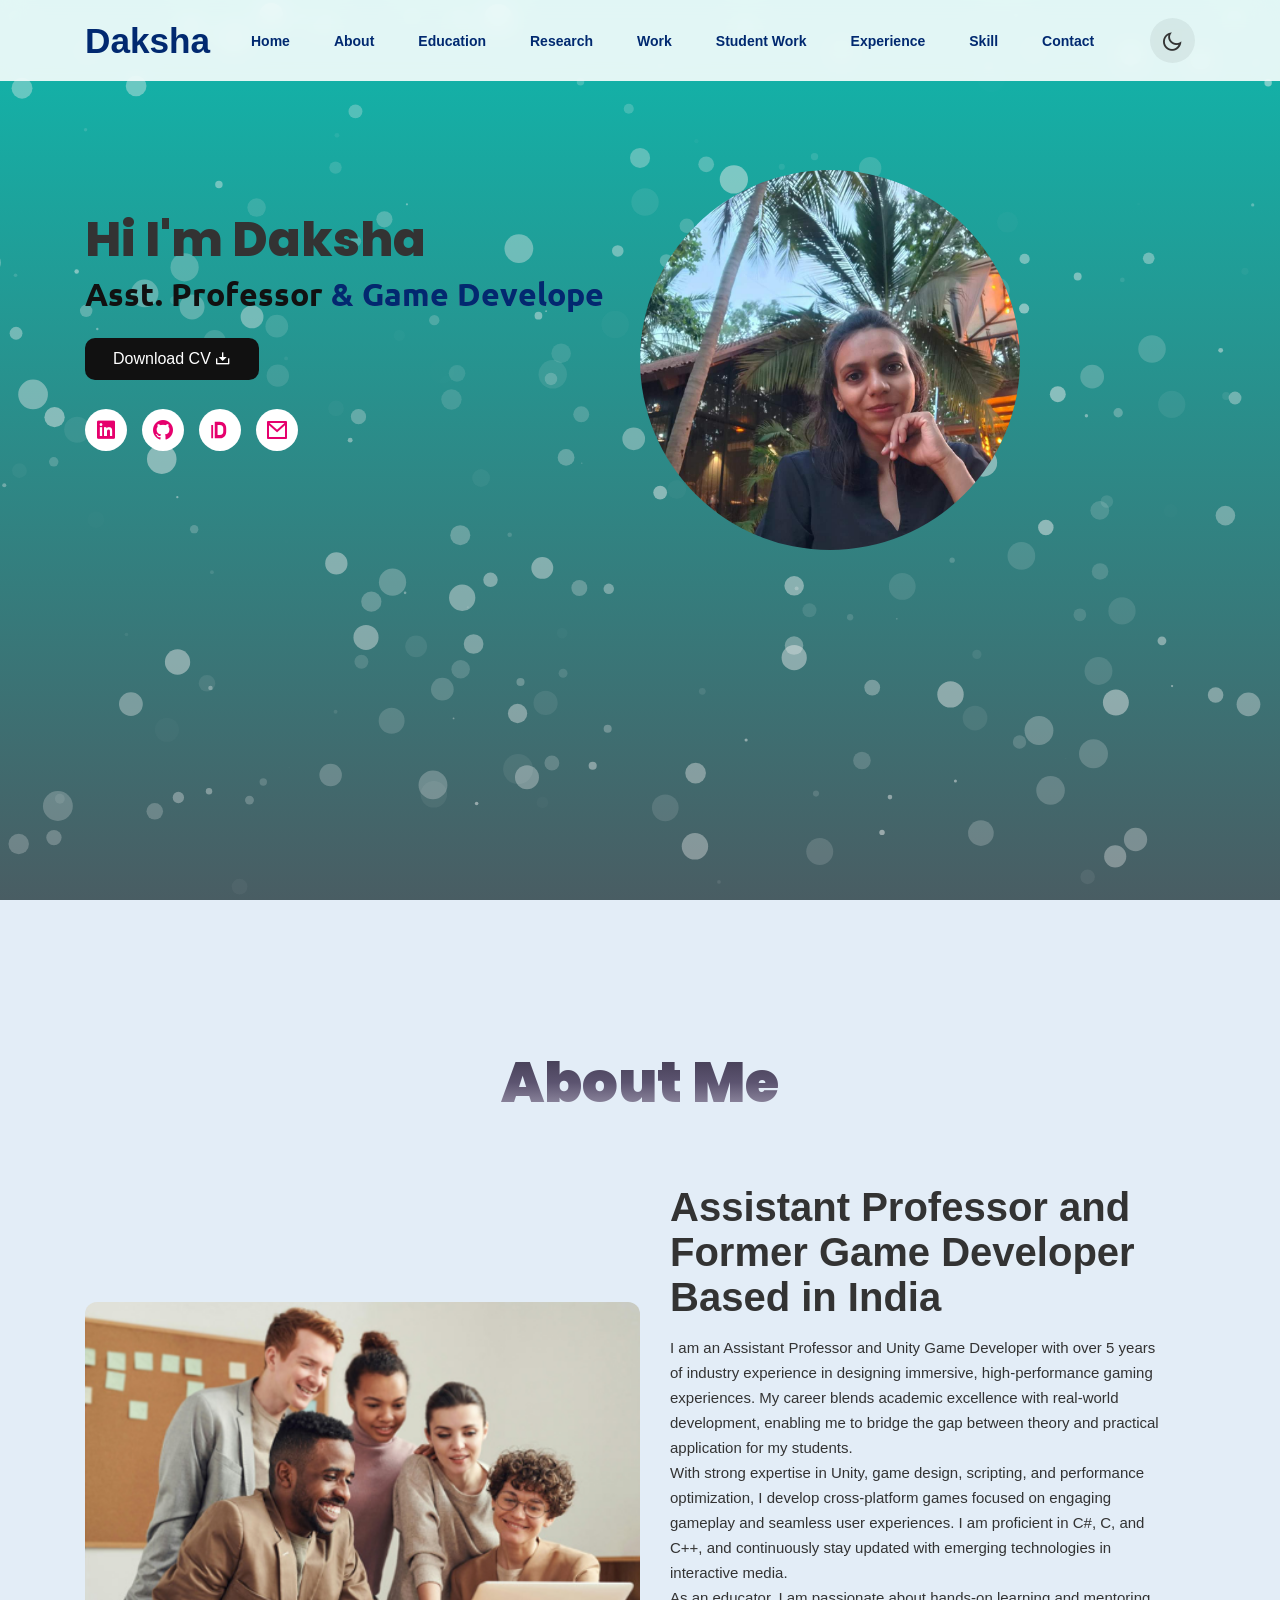
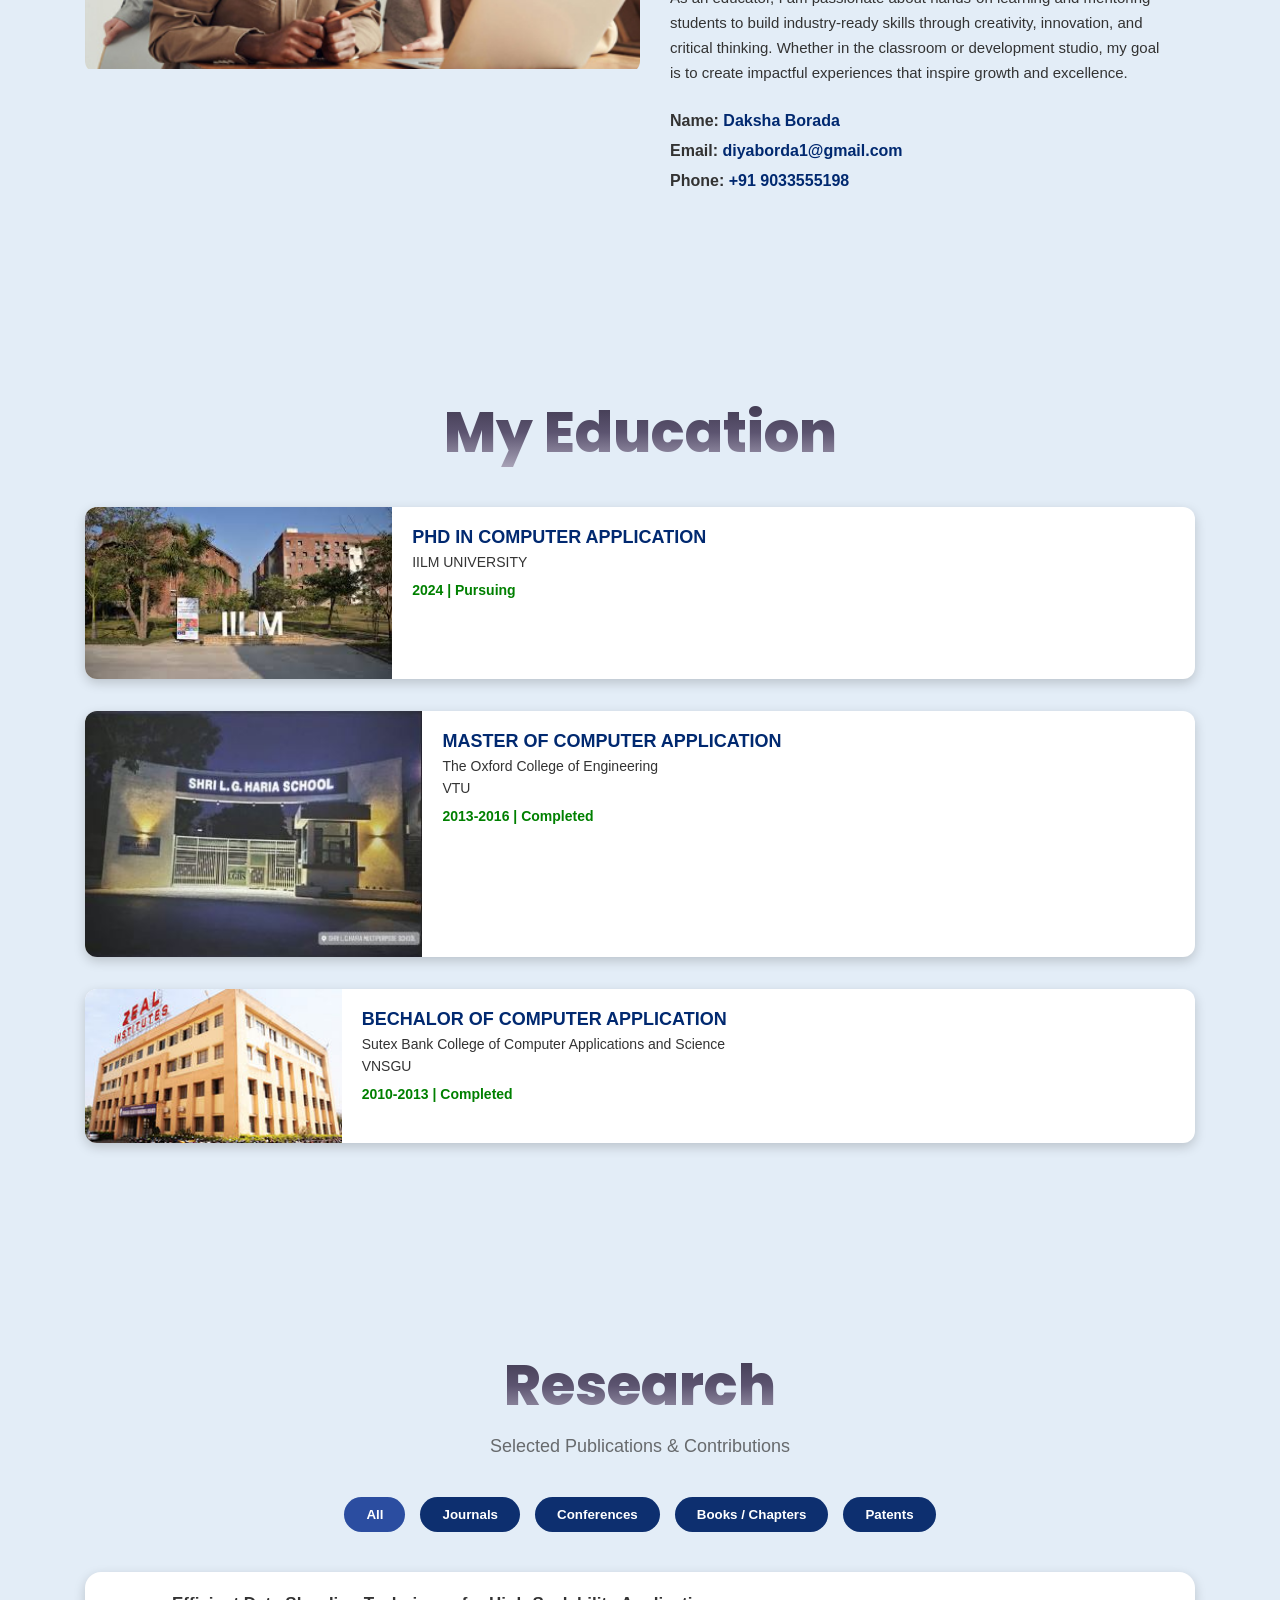
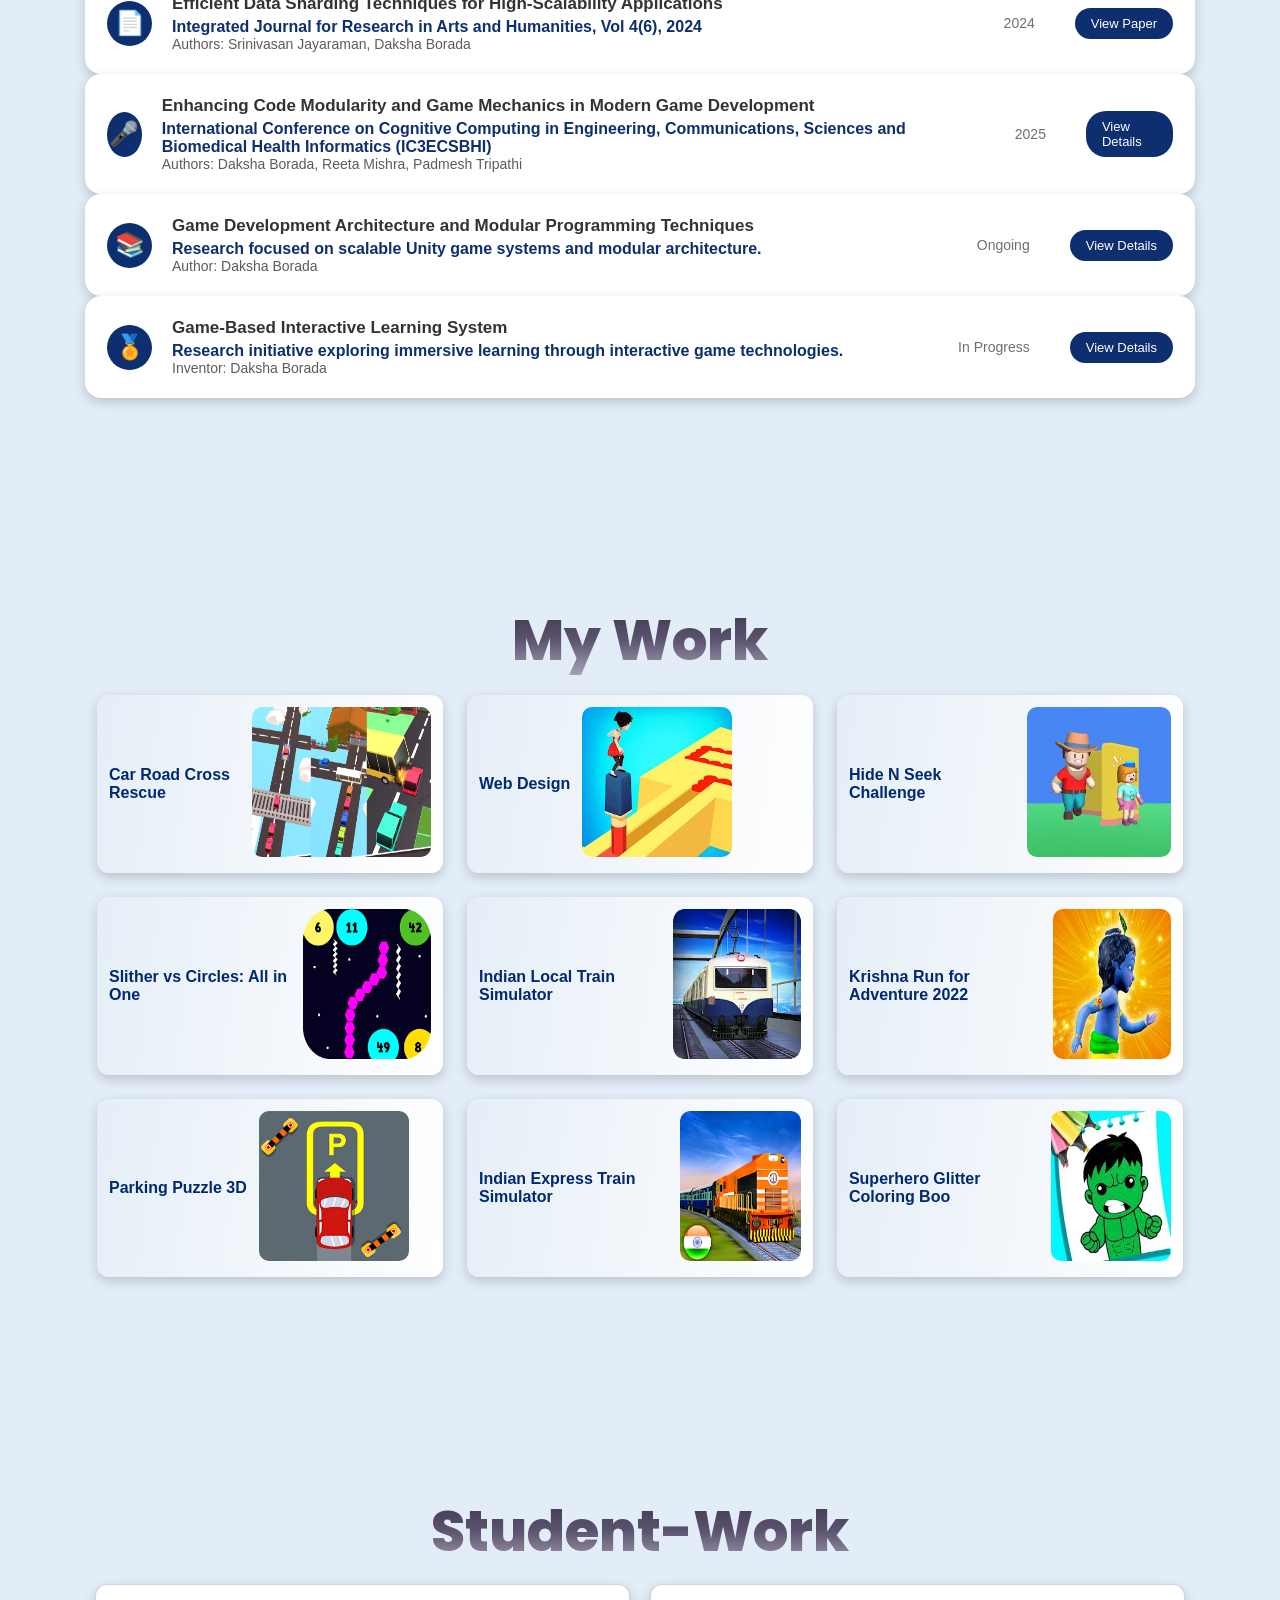
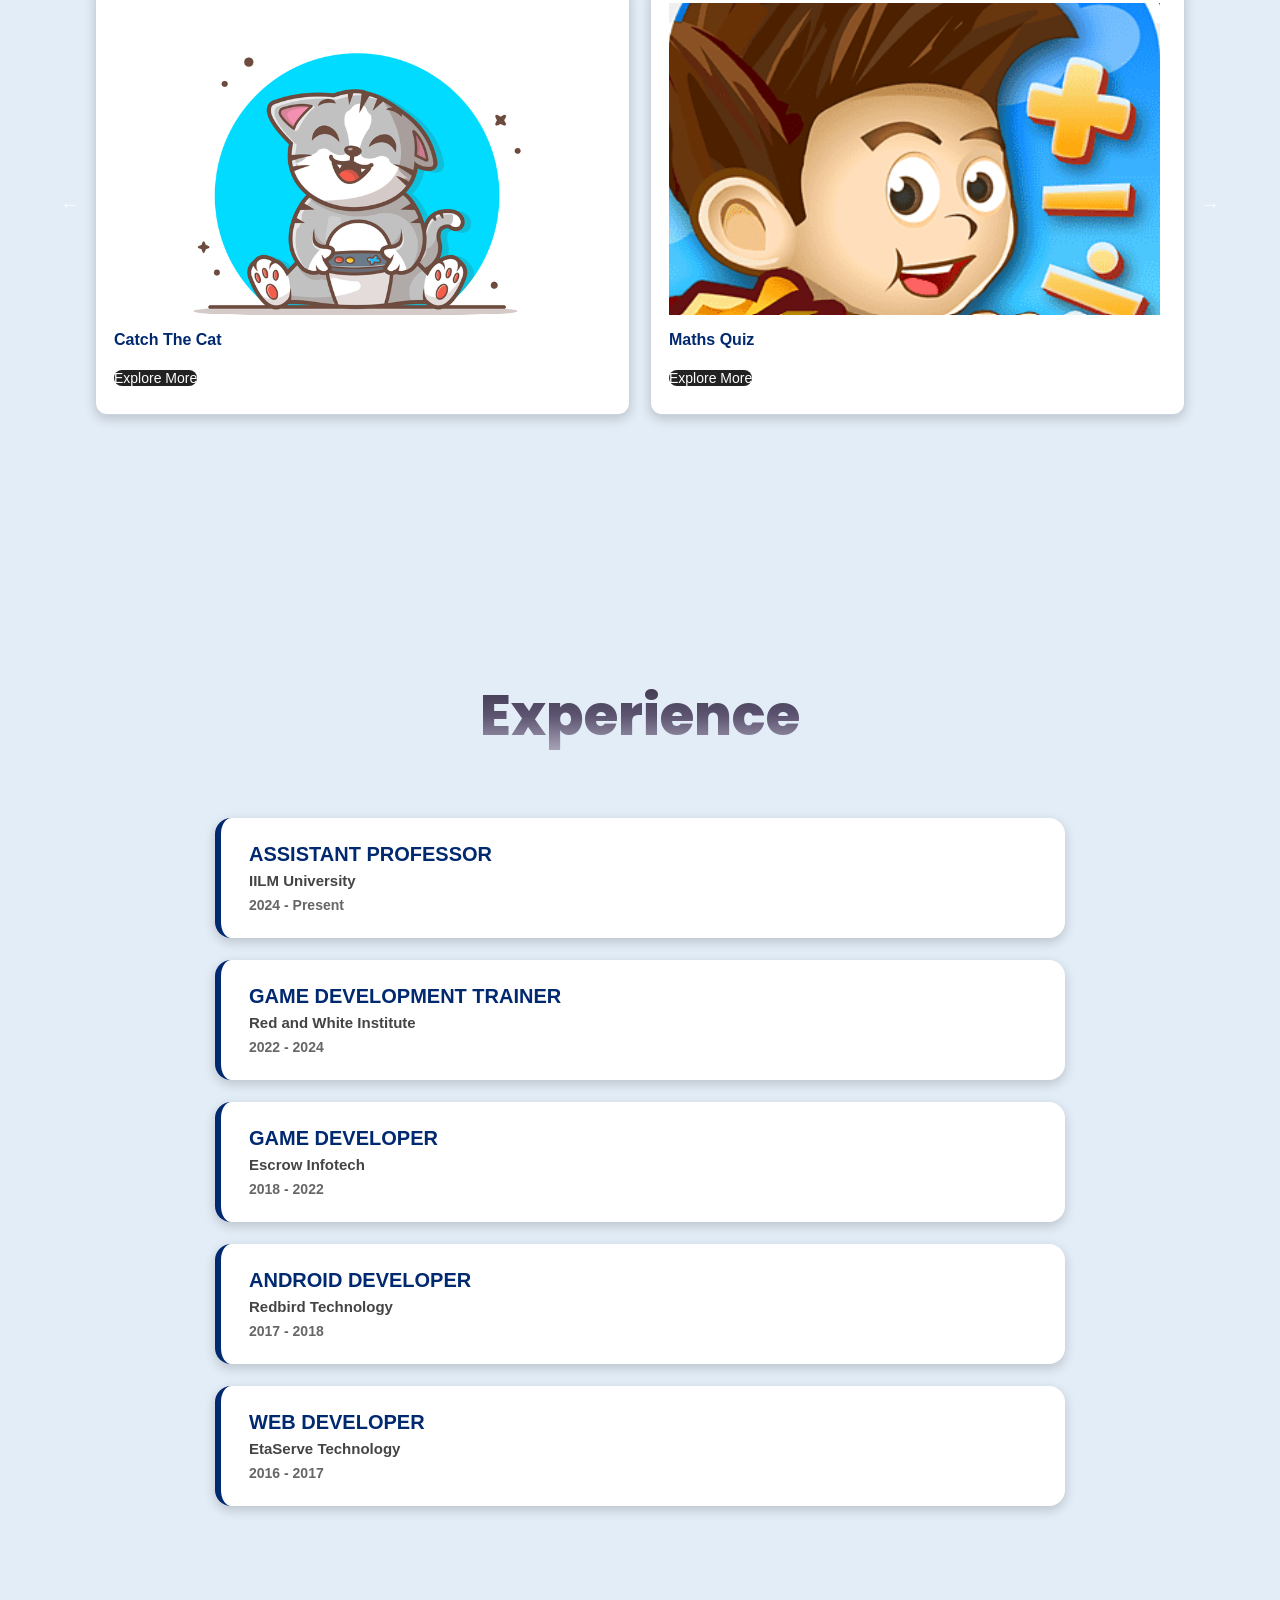
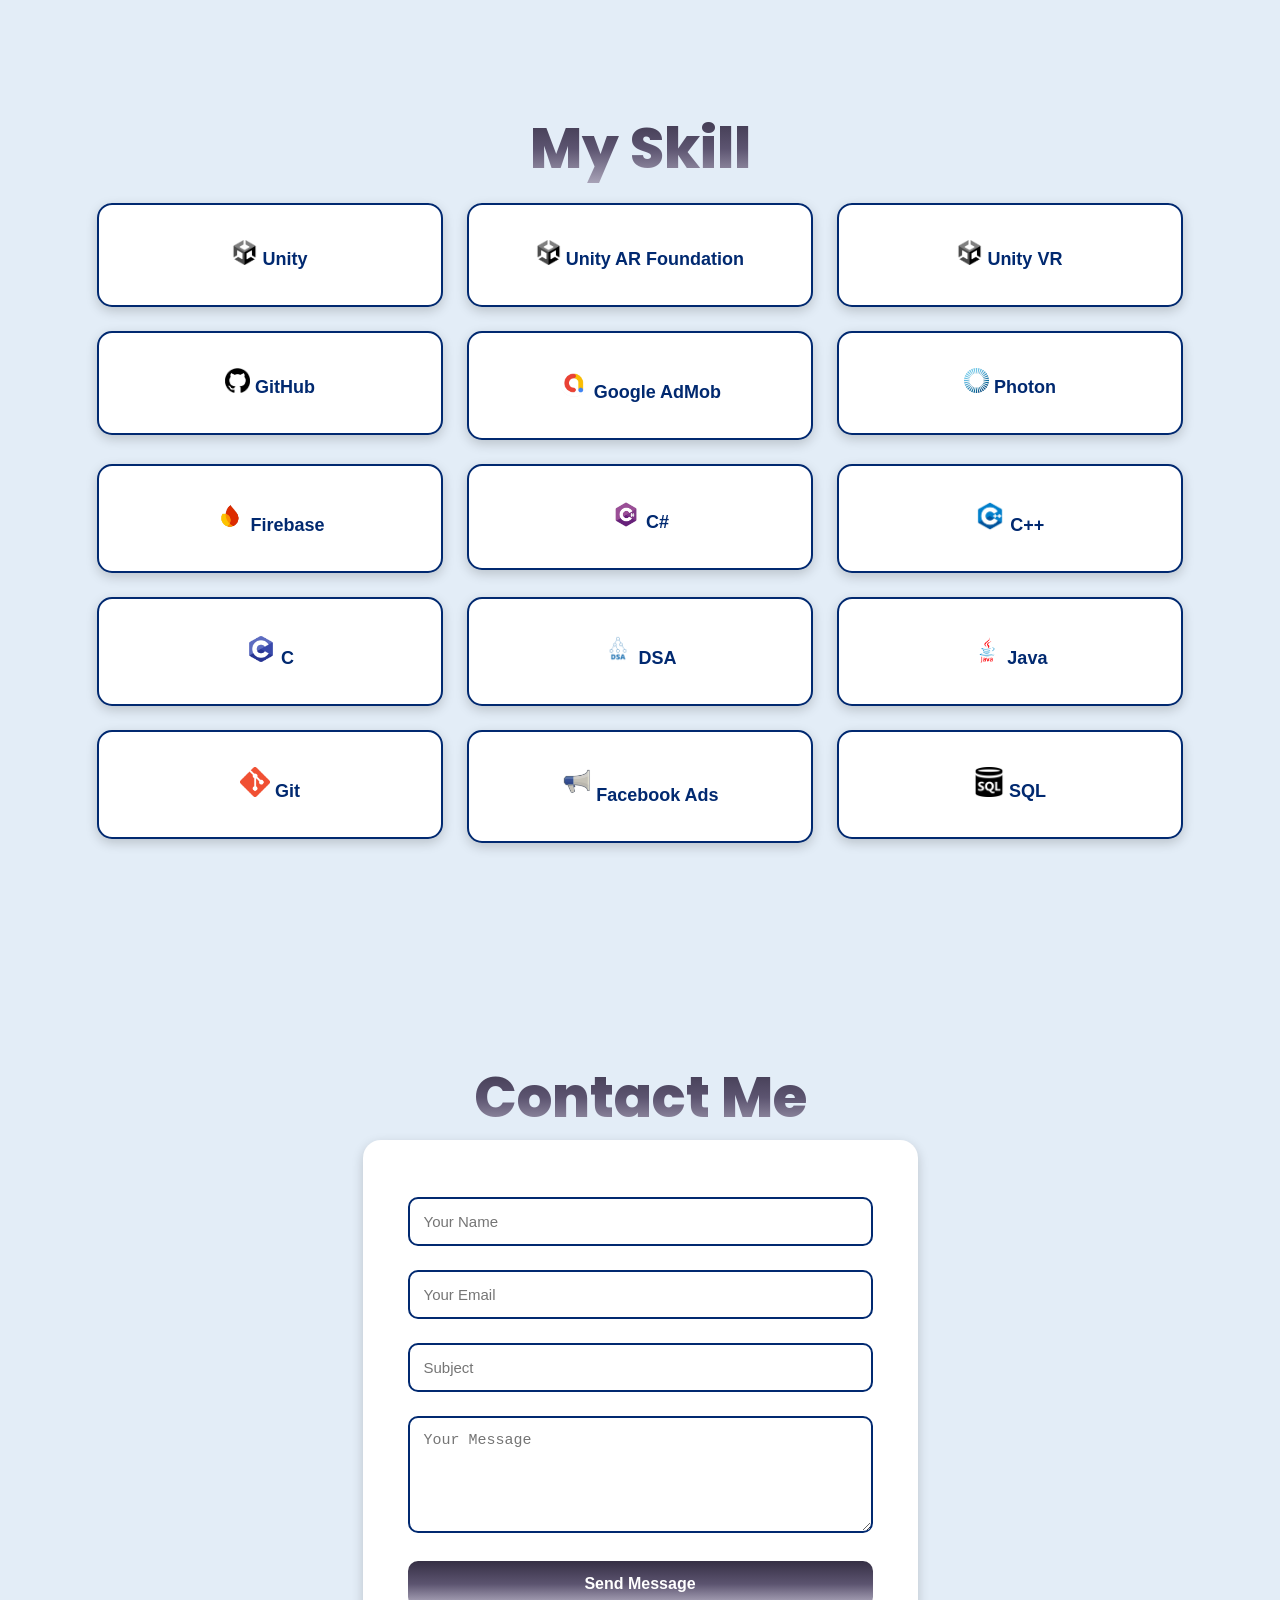
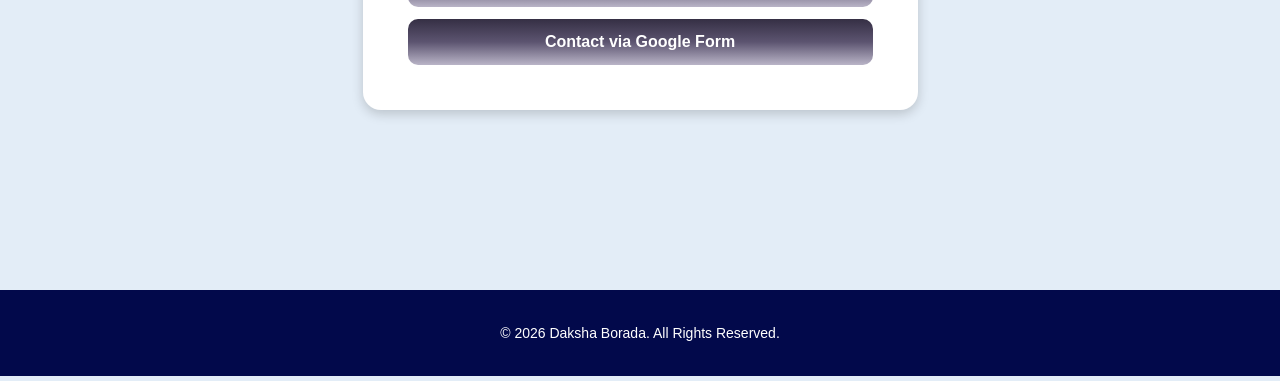
==== commit 28eda5c0: "update CV CV download link has been change" ====
--- a/index.html
+++ b/index.html
@@ -72,7 +72,7 @@
                                 <h2>Asst. Professor<span id="changingText"></span></h2>
                             </div>
                             <div class="btn-box">
-                                <a href="https://drive.google.com/file/d/1cKlDHTGby6zbOkFLQ1XgHI06WUrRXlpw/view?" target="_blank">Download CV <i class="ri-download-2-line"></i></a>
+                                <a href="https://drive.google.com/file/d/1MxOEyZ4cQYizCvvc0zy1pEdxrBViyfEb/view?usp=sharing" target="_blank">Download CV <i class="ri-download-2-line"></i></a>
                             </div>
                             <div class="social-media">
                                 <div class="bg-icon">
